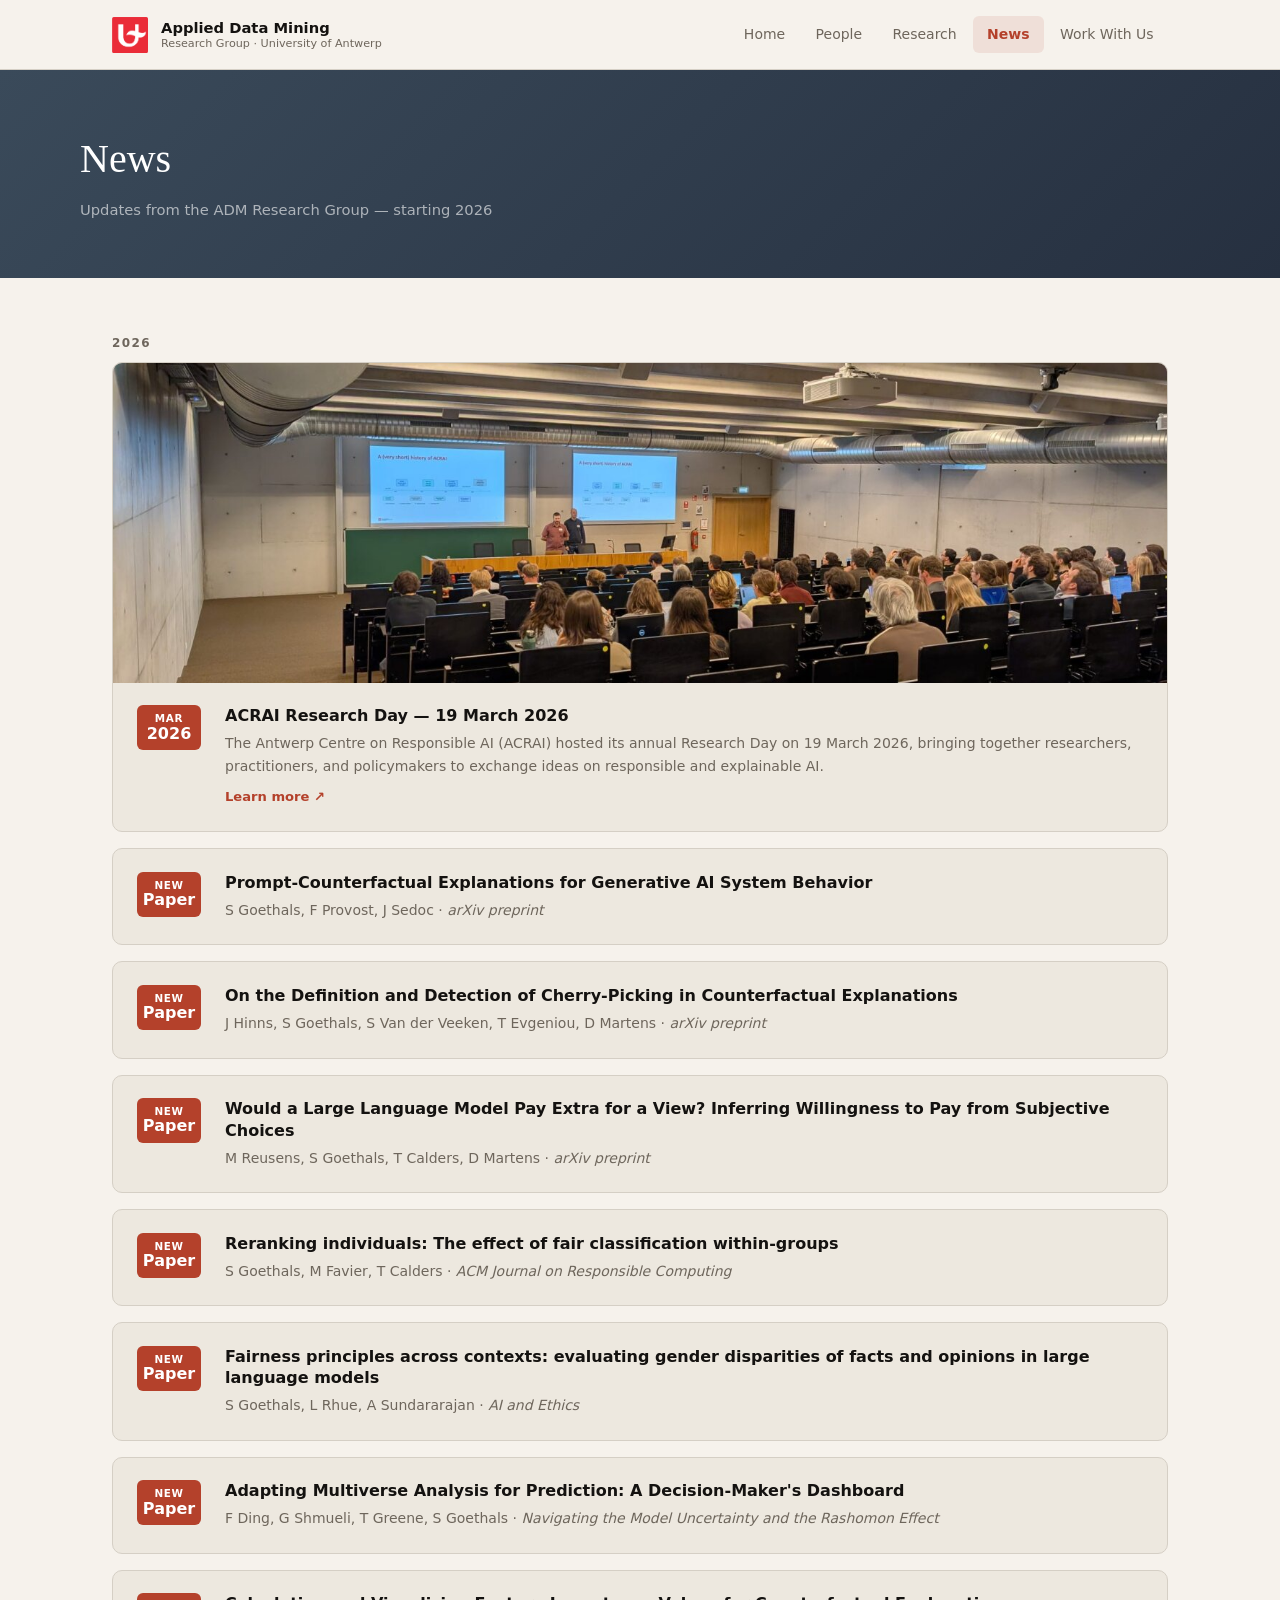
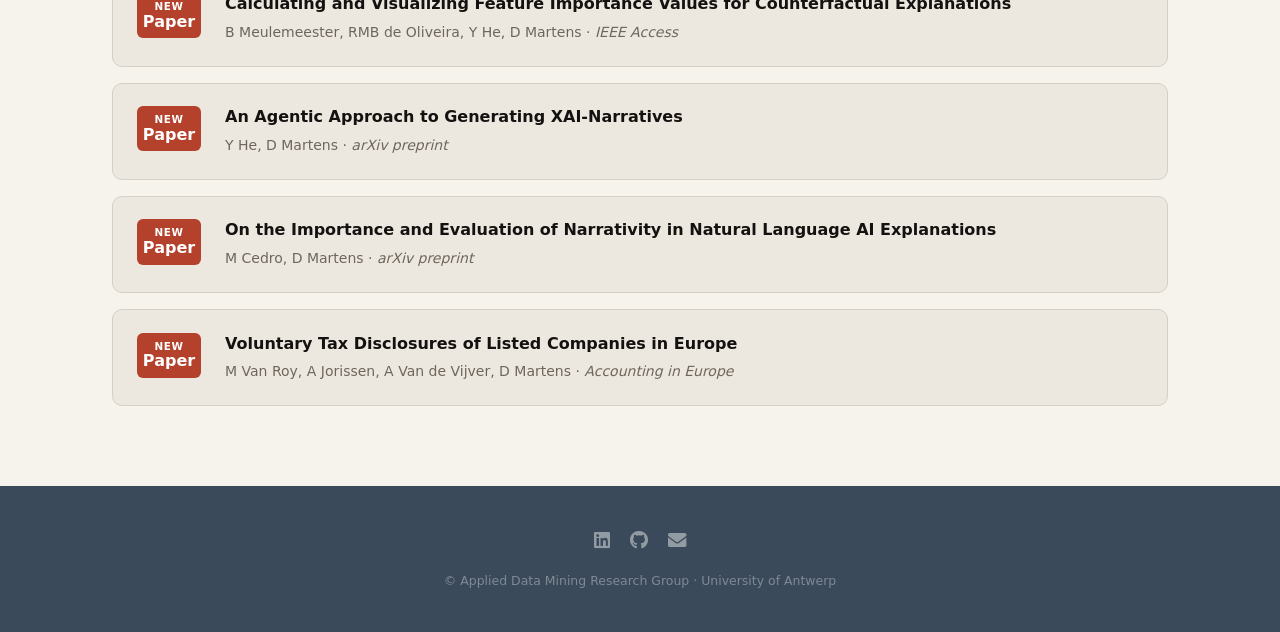
==== news.html @ a753218f "updated news" ====
<!DOCTYPE html>
<html lang="en">
<head>
  <meta charset="UTF-8" />
  <meta name="viewport" content="width=device-width, initial-scale=1.0" />
  <title>News – ADM Research Group</title>
  <link rel="icon" href="images/UA_Logo.png" />
  <link rel="stylesheet" href="assets/css/fontawesome-all.min.css" />
  <link rel="stylesheet" href="assets/css/adm.css" />
</head>
<body>

  <!-- ════════════════════════════ SHARED NAV — active: News ═══ -->
  <header class="site-nav">
    <div class="nav-inner">
      <a class="nav-brand" href="index.html">
        <img class="nav-logo" src="images/UA_Logo.png" alt="UA" />
        <div class="nav-name">
          <strong>Applied Data Mining</strong>
          <span>Research Group · University of Antwerp</span>
        </div>
      </a>
      <nav class="nav-links">
        <a class="nav-link" href="index.html">Home</a>
        <a class="nav-link" href="people.html">People</a>
        <a class="nav-link" href="research.html">Research</a>
        <a class="nav-link active" href="news.html">News</a>
        <a class="nav-link" href="work-with-us.html">Work With Us</a>
      </nav>
    </div>
  </header>

  <div class="page-banner">
    <div class="page-banner-inner">
      <h1>News</h1>
      <p>Updates from the ADM Research Group — starting 2026</p>
    </div>
  </div>

  <main class="page-content">

    <!-- ═══════════════════════════════════════════════════════
         HOW TO ADD A NEWS ITEM
         Events / announcements  →  copy the standard .news-card block.
         Items with a photo      →  copy the .news-card--featured block.
         Publications            →  copy the .news-badge--pub block.
         Update badge-month (3-letter abbr.), badge-year, title, body.
         Newest items go at the TOP.
    ═══════════════════════════════════════════════════════════ -->

    <p class="news-year-label">2026</p>
    <div class="news-list">

      <!-- ── EVENTS ─────────────────────────────────────────────── -->

      <!-- FEATURED — with photo -->
      <article class="news-card news-card--featured">
        <img class="news-card-img"
             src="images/news/ACRAI%20research%20day.jpeg"
             alt="ACRAI Research Day 2026" />
        <div class="news-card-body">
          <div class="news-badge">
            <span class="news-badge-month">Mar</span>
            <span class="news-badge-year">2026</span>
          </div>
          <div>
            <h3 class="news-title">ACRAI Research Day — 19 March 2026</h3>
            <p class="news-body">The Antwerp Centre on Responsible AI (ACRAI) hosted its annual Research Day
               on 19 March 2026, bringing together researchers, practitioners, and policymakers
               to exchange ideas on responsible and explainable AI.</p>
            <a class="news-link"
               href="https://www.uantwerpen.be/en/research-groups/antwerp-center-responsible-ai/research-day/"
               target="_blank" rel="noopener">Learn more ↗</a>
          </div>
        </div>
      </article>

      <!-- ── PUBLICATIONS 2026 ──────────────────────────────────── -->

      <article class="news-card">
        <div class="news-badge news-badge--pub">
          <span class="news-badge-month">New</span>
          <span class="news-badge-year">Paper</span>
        </div>
        <div>
          <h3 class="news-title">Prompt-Counterfactual Explanations for Generative AI System Behavior</h3>
          <p class="news-body">S Goethals, F Provost, J Sedoc · <em>arXiv preprint</em></p>
        </div>
      </article>

      <article class="news-card">
        <div class="news-badge news-badge--pub">
          <span class="news-badge-month">New</span>
          <span class="news-badge-year">Paper</span>
        </div>
        <div>
          <h3 class="news-title">On the Definition and Detection of Cherry-Picking in Counterfactual Explanations</h3>
          <p class="news-body">J Hinns, S Goethals, S Van der Veeken, T Evgeniou, D Martens · <em>arXiv preprint</em></p>
        </div>
      </article>

      <article class="news-card">
        <div class="news-badge news-badge--pub">
          <span class="news-badge-month">New</span>
          <span class="news-badge-year">Paper</span>
        </div>
        <div>
          <h3 class="news-title">Would a Large Language Model Pay Extra for a View? Inferring Willingness to Pay from Subjective Choices</h3>
          <p class="news-body">M Reusens, S Goethals, T Calders, D Martens · <em>arXiv preprint</em></p>
        </div>
      </article>

      <article class="news-card">
        <div class="news-badge news-badge--pub">
          <span class="news-badge-month">New</span>
          <span class="news-badge-year">Paper</span>
        </div>
        <div>
          <h3 class="news-title">Reranking individuals: The effect of fair classification within-groups</h3>
          <p class="news-body">S Goethals, M Favier, T Calders · <em>ACM Journal on Responsible Computing</em></p>
        </div>
      </article>

      <article class="news-card">
        <div class="news-badge news-badge--pub">
          <span class="news-badge-month">New</span>
          <span class="news-badge-year">Paper</span>
        </div>
        <div>
          <h3 class="news-title">Fairness principles across contexts: evaluating gender disparities of facts and opinions in large language models</h3>
          <p class="news-body">S Goethals, L Rhue, A Sundararajan · <em>AI and Ethics</em></p>
        </div>
      </article>

      <article class="news-card">
        <div class="news-badge news-badge--pub">
          <span class="news-badge-month">New</span>
          <span class="news-badge-year">Paper</span>
        </div>
        <div>
          <h3 class="news-title">Adapting Multiverse Analysis for Prediction: A Decision-Maker's Dashboard</h3>
          <p class="news-body">F Ding, G Shmueli, T Greene, S Goethals · <em>Navigating the Model Uncertainty and the Rashomon Effect</em></p>
        </div>
      </article>

      <article class="news-card">
        <div class="news-badge news-badge--pub">
          <span class="news-badge-month">New</span>
          <span class="news-badge-year">Paper</span>
        </div>
        <div>
          <h3 class="news-title">Calculating and Visualizing Feature Importance Values for Counterfactual Explanations</h3>
          <p class="news-body">B Meulemeester, RMB de Oliveira, Y He, D Martens · <em>IEEE Access</em></p>
        </div>
      </article>

      <article class="news-card">
        <div class="news-badge news-badge--pub">
          <span class="news-badge-month">New</span>
          <span class="news-badge-year">Paper</span>
        </div>
        <div>
          <h3 class="news-title">An Agentic Approach to Generating XAI-Narratives</h3>
          <p class="news-body">Y He, D Martens · <em>arXiv preprint</em></p>
        </div>
      </article>

      <article class="news-card">
        <div class="news-badge news-badge--pub">
          <span class="news-badge-month">New</span>
          <span class="news-badge-year">Paper</span>
        </div>
        <div>
          <h3 class="news-title">On the Importance and Evaluation of Narrativity in Natural Language AI Explanations</h3>
          <p class="news-body">M Cedro, D Martens · <em>arXiv preprint</em></p>
        </div>
      </article>

      <article class="news-card">
        <div class="news-badge news-badge--pub">
          <span class="news-badge-month">New</span>
          <span class="news-badge-year">Paper</span>
        </div>
        <div>
          <h3 class="news-title">Voluntary Tax Disclosures of Listed Companies in Europe</h3>
          <p class="news-body">M Van Roy, A Jorissen, A Van de Vijver, D Martens · <em>Accounting in Europe</em></p>
        </div>
      </article>

      <!-- PASTE NEW NEWS ITEMS ABOVE THIS LINE -->

    </div>
  </main>

  <!-- ═══════════════════════════ SHARED FOOTER ════════════════ -->
  <footer class="site-footer">
    <div class="footer-inner">
      <div class="footer-icons">
        <a href="https://www.linkedin.com/school/uantwerpenfbe/" title="LinkedIn"><i class="fab fa-linkedin"></i></a>
        <a href="https://github.com/ADMAntwerp" title="GitHub"><i class="fab fa-github"></i></a>
        <a href="mailto:david.martens@uantwerp.be" title="Email"><i class="fas fa-envelope"></i></a>
      </div>
      <p class="footer-copy">&copy; Applied Data Mining Research Group &middot; University of Antwerp</p>
    </div>
  </footer>

</body>
</html>
---- assets/css/adm.css ----
/* ═══════════════════════════════════════════════════════════════
   ADM Research Group — complete site styles
   Color tokens: colors_and_type.css in project root
═══════════════════════════════════════════════════════════════ */

/* ── Tokens ──────────────────────────────────────────────────── */
:root {
  --bg:          #F6F2EC;
  --surface:     #EDE8DF;
  --border:      #D5CFC5;
  --text:        #141210;
  --meta:        #6E665C;
  --accent:      #B4412B;
  --accent-dim:  rgba(180, 65, 43, 0.10);
  --slate:       #3A4A5A;
  --slate-dark:  #263040;

  --font: -apple-system, BlinkMacSystemFont, 'Segoe UI', system-ui, sans-serif;
  --font-serif: Georgia, 'Times New Roman', serif;

  --nav-h:  70px;
  --max-w:  1120px;
  --gap:    1.75rem;
  --r:      10px;
}

@media (prefers-color-scheme: dark) {
  :root {
    --bg:         #1A1815;
    --surface:    #221F1C;
    --border:     #2E2B27;
    --text:       #F0EBE3;
    --meta:       #8E867A;
    --accent:     #D2604A;
    --accent-dim: rgba(210, 96, 74, 0.12);
    --slate:      #3A4A5A;
    --slate-dark: #263040;
  }
}

/* ── Reset ───────────────────────────────────────────────────── */
*, *::before, *::after { box-sizing: border-box; margin: 0; padding: 0; }
html { scroll-behavior: smooth; }

body {
  font-family: var(--font);
  background: var(--bg);
  color: var(--text);
  line-height: 1.65;
  -webkit-font-smoothing: antialiased;
}

a { color: var(--accent); text-decoration: none; }
a:hover { text-decoration: underline; }
img { max-width: 100%; display: block; }

/* ── Shared layout ───────────────────────────────────────────── */
.wrap {
  max-width: var(--max-w);
  margin: 0 auto;
  padding: 0 2rem;
}

/* ═══════════════════════════════════════════════════════════════
   NAVIGATION
═══════════════════════════════════════════════════════════════ */
.site-nav {
  position: sticky;
  top: 0;
  z-index: 200;
  height: var(--nav-h);
  background: var(--bg);
  border-bottom: 1px solid var(--border);
}

.nav-inner {
  max-width: var(--max-w);
  margin: 0 auto;
  padding: 0 2rem;
  height: 100%;
  display: flex;
  align-items: center;
  justify-content: space-between;
  gap: 1.5rem;
}

.nav-brand {
  display: flex;
  align-items: center;
  gap: 0.8rem;
  text-decoration: none;
  color: var(--text);
  flex-shrink: 0;
}

.nav-brand:hover { text-decoration: none; }

.nav-logo { height: 36px; width: auto; }

.nav-name {
  display: flex;
  flex-direction: column;
  line-height: 1.2;
}

.nav-name strong {
  font-size: 0.92rem;
  font-weight: 700;
  color: var(--text);
}

.nav-name span {
  font-size: 0.70rem;
  color: var(--meta);
}

.nav-links {
  display: flex;
  align-items: center;
  gap: 0.1rem;
}

.nav-link {
  font-size: 0.875rem;
  font-weight: 500;
  color: var(--meta);
  padding: 0.45rem 0.9rem;
  border-radius: 6px;
  transition: color 0.15s, background 0.15s;
  text-decoration: none;
  white-space: nowrap;
}

.nav-link:hover {
  color: var(--text);
  background: var(--surface);
  text-decoration: none;
}

.nav-link.active {
  color: var(--accent);
  font-weight: 600;
  background: var(--accent-dim);
}

/* ═══════════════════════════════════════════════════════════════
   LANDING HERO (index.html only)
═══════════════════════════════════════════════════════════════ */
.landing-hero {
  position: relative;
  height: calc(100vh - var(--nav-h));
  min-height: 480px;
  max-height: 800px;
  background-color: var(--slate);
  background-image: url('../images/group_pics/2024.jpeg');
  background-size: cover;
  background-position: center 30%;
  display: flex;
  align-items: flex-end;
}

.landing-hero-overlay {
  position: absolute;
  inset: 0;
  background: linear-gradient(
    to top,
    rgba(20, 18, 16, 0.88) 0%,
    rgba(20, 18, 16, 0.45) 55%,
    rgba(20, 18, 16, 0.15) 100%
  );
}

.landing-hero-content {
  position: relative;
  z-index: 1;
  padding: 3rem 2rem;
  max-width: var(--max-w);
  margin: 0 auto;
  width: 100%;
}

.landing-hero-content h1 {
  font-family: var(--font-serif);
  font-size: clamp(2rem, 5vw, 3.5rem);
  font-weight: 400;
  color: #fff;
  line-height: 1.15;
  margin-bottom: 0.75rem;
}

.landing-hero-content p {
  font-size: 1.05rem;
  color: rgba(255, 255, 255, 0.72);
  max-width: 560px;
}

.landing-hero-content strong { color: #fff; }

/* ── Landing: About ── */
.about-section {
  padding: 5rem 2rem;
}

.about-inner {
  max-width: var(--max-w);
  margin: 0 auto;
  display: grid;
  grid-template-columns: 1fr 420px;
  gap: 4rem;
  align-items: center;
}

.about-text h2 {
  font-family: var(--font-serif);
  font-size: 1.9rem;
  font-weight: 400;
  color: var(--text);
  margin-bottom: 1.25rem;
  line-height: 1.25;
}

.about-text p {
  color: var(--meta);
  font-size: 0.95rem;
  line-height: 1.8;
  margin-bottom: 1rem;
}

.about-text p:last-child { margin-bottom: 0; }

.about-photo {
  border-radius: var(--r);
  overflow: hidden;
  border: 1px solid var(--border);
  box-shadow: 0 8px 32px rgba(0,0,0,0.1);
}

.about-photo img {
  width: 100%;
  aspect-ratio: 4/3;
  object-fit: cover;
}

/* ── Landing: Feature cards ── */
.features-section {
  background: var(--surface);
  border-top: 1px solid var(--border);
  border-bottom: 1px solid var(--border);
  padding: 4rem 2rem;
}

.features-inner {
  max-width: var(--max-w);
  margin: 0 auto;
}

.features-heading {
  font-size: 0.8rem;
  font-weight: 700;
  text-transform: uppercase;
  letter-spacing: 0.12em;
  color: var(--meta);
  margin-bottom: 2rem;
}

.features-grid {
  display: grid;
  grid-template-columns: repeat(auto-fit, minmax(220px, 1fr));
  gap: var(--gap);
}

.feature-card {
  background: var(--bg);
  border: 1px solid var(--border);
  border-radius: var(--r);
  padding: 1.75rem;
  display: flex;
  flex-direction: column;
  gap: 0.6rem;
  transition: box-shadow 0.2s, transform 0.2s;
  text-decoration: none;
  color: var(--text);
}

.feature-card:hover {
  box-shadow: 0 8px 28px rgba(0,0,0,0.1);
  transform: translateY(-2px);
  text-decoration: none;
  color: var(--text);
}

.feature-icon {
  font-size: 1.4rem;
  color: var(--accent);
  margin-bottom: 0.25rem;
}

.feature-title {
  font-size: 1.05rem;
  font-weight: 700;
}

.feature-desc {
  font-size: 0.85rem;
  color: var(--meta);
  line-height: 1.6;
}

.feature-arrow {
  font-size: 0.85rem;
  color: var(--accent);
  margin-top: auto;
  padding-top: 0.5rem;
  font-weight: 600;
}

/* ═══════════════════════════════════════════════════════════════
   PAGE BANNER (inner pages)
═══════════════════════════════════════════════════════════════ */
.page-banner {
  background: linear-gradient(135deg, var(--slate) 0%, var(--slate-dark) 100%);
  padding: 3.5rem 2rem;
}

.page-banner-inner {
  max-width: var(--max-w);
  margin: 0 auto;
}

.page-banner h1 {
  font-family: var(--font-serif);
  font-size: clamp(1.6rem, 3.5vw, 2.5rem);
  font-weight: 400;
  color: #fff;
  margin-bottom: 0.35rem;
}

.page-banner p {
  font-size: 0.92rem;
  color: rgba(255,255,255,0.6);
}

/* ═══════════════════════════════════════════════════════════════
   SHARED PAGE CONTENT
═══════════════════════════════════════════════════════════════ */
.page-content {
  max-width: var(--max-w);
  margin: 0 auto;
  padding: 3.5rem 2rem 5rem;
}

/* ── Section heading ── */
.sh {
  font-size: 1.15rem;
  font-weight: 700;
  color: var(--text);
  margin-bottom: 1.5rem;
  margin-top: 3.5rem;
  display: flex;
  align-items: center;
  gap: 0.75rem;
}

.sh::after {
  content: '';
  flex: 1;
  height: 1px;
  background: var(--border);
}

.sh:first-child { margin-top: 0; }

/* ═══════════════════════════════════════════════════════════════
   PEOPLE PAGE
═══════════════════════════════════════════════════════════════ */

/* ── PI feature card ── */
.pi-card {
  display: grid;
  grid-template-columns: 200px 1fr;
  gap: 2rem;
  background: var(--surface);
  border: 1px solid var(--border);
  border-radius: var(--r);
  padding: 1.75rem;
  margin-bottom: 2.5rem;
}

.pi-photo {
  width: 100%;
  aspect-ratio: 1;
  object-fit: cover;
  object-position: top;
  border-radius: 8px;
}

.pi-name {
  font-size: 1.3rem;
  font-weight: 700;
  margin-bottom: 0.2rem;
}

.pi-role {
  font-size: 0.82rem;
  color: var(--accent);
  font-weight: 600;
  text-transform: uppercase;
  letter-spacing: 0.06em;
  margin-bottom: 0.85rem;
}

.pi-bio {
  font-size: 0.9rem;
  color: var(--meta);
  line-height: 1.75;
  margin-bottom: 1rem;
}

.pi-links { display: flex; gap: 0.6rem; }

.pi-links a, .member-icons a {
  color: var(--meta);
  font-size: 1.05rem;
  transition: color 0.15s;
  text-decoration: none;
}

.pi-links a:hover, .member-icons a:hover { color: var(--accent); }

/* ── Team grid ── */
.members-grid {
  display: grid;
  grid-template-columns: repeat(auto-fill, minmax(185px, 1fr));
  gap: var(--gap);
}

.member-card {
  background: var(--surface);
  border: 1px solid var(--border);
  border-radius: var(--r);
  overflow: hidden;
  transition: box-shadow 0.2s, transform 0.2s;
}

.member-card:hover {
  box-shadow: 0 8px 28px rgba(0,0,0,0.12);
  transform: translateY(-2px);
}

.member-card img {
  width: 100%;
  aspect-ratio: 1;
  object-fit: cover;
  object-position: top;
}

.member-body { padding: 0.85rem 1rem 1rem; }

.member-name {
  font-size: 0.88rem;
  font-weight: 600;
  line-height: 1.3;
  margin-bottom: 0.2rem;
}

.member-role {
  font-size: 0.74rem;
  color: var(--meta);
  margin-bottom: 0.6rem;
}

.member-icons { display: flex; gap: 0.5rem; }

/* ── Alumni ── */
.alumni-grid {
  display: grid;
  grid-template-columns: repeat(auto-fill, minmax(200px, 1fr));
  list-style: none;
}

.alumni-item {
  padding: 0.55rem 0;
  border-bottom: 1px solid var(--border);
  font-size: 0.875rem;
  color: var(--meta);
}

/* ── Gallery ── */
.gallery-grid {
  display: grid;
  grid-template-columns: repeat(auto-fill, minmax(300px, 1fr));
  gap: var(--gap);
}

.gallery-figure {
  border-radius: var(--r);
  overflow: hidden;
  border: 1px solid var(--border);
  background: var(--surface);
}

.gallery-figure img {
  width: 100%;
  aspect-ratio: 4/3;
  object-fit: cover;
}

.gallery-caption {
  padding: 0.55rem 1rem;
  font-size: 0.8rem;
  font-weight: 600;
  color: var(--meta);
  letter-spacing: 0.03em;
}

/* ═══════════════════════════════════════════════════════════════
   RESEARCH PAGE
═══════════════════════════════════════════════════════════════ */

/* ── Themes ── */
.themes-grid {
  display: grid;
  grid-template-columns: repeat(auto-fill, minmax(270px, 1fr));
  gap: var(--gap);
}

.theme-card {
  background: var(--surface);
  border: 1px solid var(--border);
  border-top: 3px solid var(--accent);
  border-radius: var(--r);
  padding: 1.5rem;
}

.theme-card h3 {
  font-size: 1rem;
  font-weight: 700;
  margin-bottom: 0.6rem;
}

.theme-card p {
  font-size: 0.875rem;
  color: var(--meta);
  line-height: 1.65;
}

/* ── Selected publications ── */
.pub-selected-grid {
  display: grid;
  grid-template-columns: repeat(auto-fill, minmax(320px, 1fr));
  gap: var(--gap);
}

.pub-card {
  background: var(--surface);
  border: 1px solid var(--border);
  border-radius: var(--r);
  padding: 1.4rem;
  display: flex;
  flex-direction: column;
  gap: 0.4rem;
}

.pub-card-year {
  font-size: 0.75rem;
  font-weight: 700;
  text-transform: uppercase;
  letter-spacing: 0.08em;
  color: var(--accent);
}

.pub-card-title {
  font-size: 0.93rem;
  font-weight: 600;
  line-height: 1.4;
  color: var(--text);
}

.pub-card-meta {
  font-size: 0.82rem;
  color: var(--meta);
  line-height: 1.5;
}

.pub-card-link {
  font-size: 0.8rem;
  color: var(--accent);
  margin-top: 0.2rem;
  font-weight: 500;
}

/* ── All publications list ── */
.pub-list { list-style: none; }

.pub-row {
  display: grid;
  grid-template-columns: 52px 1fr;
  gap: 1.25rem;
  padding: 1rem 0;
  border-bottom: 1px solid var(--border);
  align-items: start;
}

.pub-row:first-child { border-top: 1px solid var(--border); }

.pub-row-year {
  font-size: 0.8rem;
  font-weight: 700;
  color: var(--accent);
  padding-top: 3px;
  text-align: right;
}

.pub-row-title {
  font-size: 0.92rem;
  font-weight: 600;
  margin-bottom: 0.2rem;
  line-height: 1.4;
}

.pub-row-meta {
  font-size: 0.82rem;
  color: var(--meta);
}

.pub-row-link {
  display: inline-block;
  font-size: 0.78rem;
  margin-top: 0.25rem;
  color: var(--accent);
}

@media (max-width: 480px) {
  .pub-row { grid-template-columns: 1fr; gap: 0.2rem; }
  .pub-row-year { text-align: left; }
}

/* ═══════════════════════════════════════════════════════════════
   NEWS PAGE
═══════════════════════════════════════════════════════════════ */
.news-list {
  display: flex;
  flex-direction: column;
  gap: 1rem;
}

.news-year-label {
  font-size: 0.75rem;
  font-weight: 700;
  text-transform: uppercase;
  letter-spacing: 0.12em;
  color: var(--meta);
  margin: 2.25rem 0 0.5rem;
}

.news-year-label:first-child { margin-top: 0; }

/* Standard compact card */
.news-card {
  display: grid;
  grid-template-columns: 64px 1fr;
  gap: 1.5rem;
  background: var(--surface);
  border: 1px solid var(--border);
  border-radius: var(--r);
  padding: 1.4rem 1.5rem;
  align-items: start;
}

/* Featured card — with a photo at the top */
.news-card--featured {
  display: block;
  padding: 0;
  overflow: hidden;
}

.news-card--featured .news-card-img {
  width: 100%;
  max-height: 320px;
  object-fit: cover;
  display: block;
}

.news-card--featured .news-card-body {
  display: grid;
  grid-template-columns: 64px 1fr;
  gap: 1.5rem;
  padding: 1.4rem 1.5rem;
  align-items: start;
}

/* Publication badge variant */
.news-badge--pub {
  background: var(--slate);
}

.news-badge {
  background: var(--accent);
  color: #fff;
  border-radius: 6px;
  padding: 0.5rem 0.4rem;
  display: flex;
  flex-direction: column;
  align-items: center;
  line-height: 1.1;
  text-align: center;
  flex-shrink: 0;
}

.news-badge-month {
  font-size: 0.65rem;
  font-weight: 700;
  text-transform: uppercase;
  letter-spacing: 0.06em;
}

.news-badge-year {
  font-size: 1rem;
  font-weight: 700;
}

.news-title {
  font-size: 1rem;
  font-weight: 700;
  margin-bottom: 0.35rem;
  line-height: 1.35;
}

.news-body {
  font-size: 0.875rem;
  color: var(--meta);
  line-height: 1.65;
}

.news-link {
  display: inline-block;
  font-size: 0.82rem;
  font-weight: 600;
  color: var(--accent);
  margin-top: 0.45rem;
}

@media (max-width: 500px) {
  .news-card,
  .news-card--featured .news-card-body { grid-template-columns: 1fr; }
  .news-badge { flex-direction: row; gap: 0.4rem; width: fit-content; border-radius: 4px; padding: 0.3rem 0.6rem; }
}

/* ═══════════════════════════════════════════════════════════════
   WORK WITH US PAGE
═══════════════════════════════════════════════════════════════ */
.contact-card {
  background: var(--surface);
  border: 1px solid var(--border);
  border-radius: var(--r);
  padding: 2rem;
  margin-bottom: 2rem;
  display: grid;
  grid-template-columns: auto 1fr;
  gap: 1.5rem;
  align-items: start;
}

.contact-icon {
  width: 52px;
  height: 52px;
  background: var(--accent-dim);
  border-radius: 50%;
  display: flex;
  align-items: center;
  justify-content: center;
  font-size: 1.2rem;
  color: var(--accent);
  flex-shrink: 0;
}

.contact-card h3 {
  font-size: 1rem;
  font-weight: 700;
  margin-bottom: 0.25rem;
}

.contact-card p {
  font-size: 0.9rem;
  color: var(--meta);
  line-height: 1.65;
}

.contact-card a {
  font-weight: 600;
}

.position-card {
  background: var(--surface);
  border: 1px solid var(--border);
  border-left: 4px solid var(--accent);
  border-radius: var(--r);
  padding: 1.5rem;
  margin-bottom: 1rem;
}

.position-card h3 {
  font-size: 1rem;
  font-weight: 700;
  margin-bottom: 0.4rem;
}

.position-card p {
  font-size: 0.88rem;
  color: var(--meta);
  line-height: 1.65;
}

.position-tag {
  display: inline-block;
  font-size: 0.72rem;
  font-weight: 700;
  text-transform: uppercase;
  letter-spacing: 0.07em;
  color: var(--accent);
  background: var(--accent-dim);
  border-radius: 4px;
  padding: 0.2rem 0.55rem;
  margin-bottom: 0.55rem;
}

/* ═══════════════════════════════════════════════════════════════
   FOOTER
═══════════════════════════════════════════════════════════════ */
.site-footer {
  background: var(--slate);
  padding: 2.5rem 2rem;
}

.footer-inner {
  max-width: var(--max-w);
  margin: 0 auto;
  display: flex;
  flex-direction: column;
  align-items: center;
  gap: 0.9rem;
}

.footer-icons {
  display: flex;
  gap: 1.25rem;
  font-size: 1.15rem;
}

.footer-icons a {
  color: rgba(255,255,255,0.45);
  transition: color 0.15s;
  text-decoration: none;
}

.footer-icons a:hover { color: #fff; }

.footer-copy {
  font-size: 0.78rem;
  color: rgba(255,255,255,0.35);
  text-align: center;
}

/* ═══════════════════════════════════════════════════════════════
   RESPONSIVE
═══════════════════════════════════════════════════════════════ */
@media (max-width: 860px) {
  .about-inner { grid-template-columns: 1fr; }
  .about-photo { max-width: 480px; }
}

@media (max-width: 640px) {
  .nav-name span { display: none; }
  .wrap, .page-content, .about-section,
  .features-section, .page-banner { padding-left: 1.25rem; padding-right: 1.25rem; }
  .nav-inner { padding: 0 1.25rem; }
  .landing-hero-content { padding: 2rem 1.25rem; }
  .pi-card { grid-template-columns: 1fr; }
  .pi-photo { max-width: 160px; }
}

@media (max-width: 440px) {
  .nav-name strong { font-size: 0.82rem; }
  .nav-link { padding: 0.4rem 0.6rem; font-size: 0.8rem; }
}
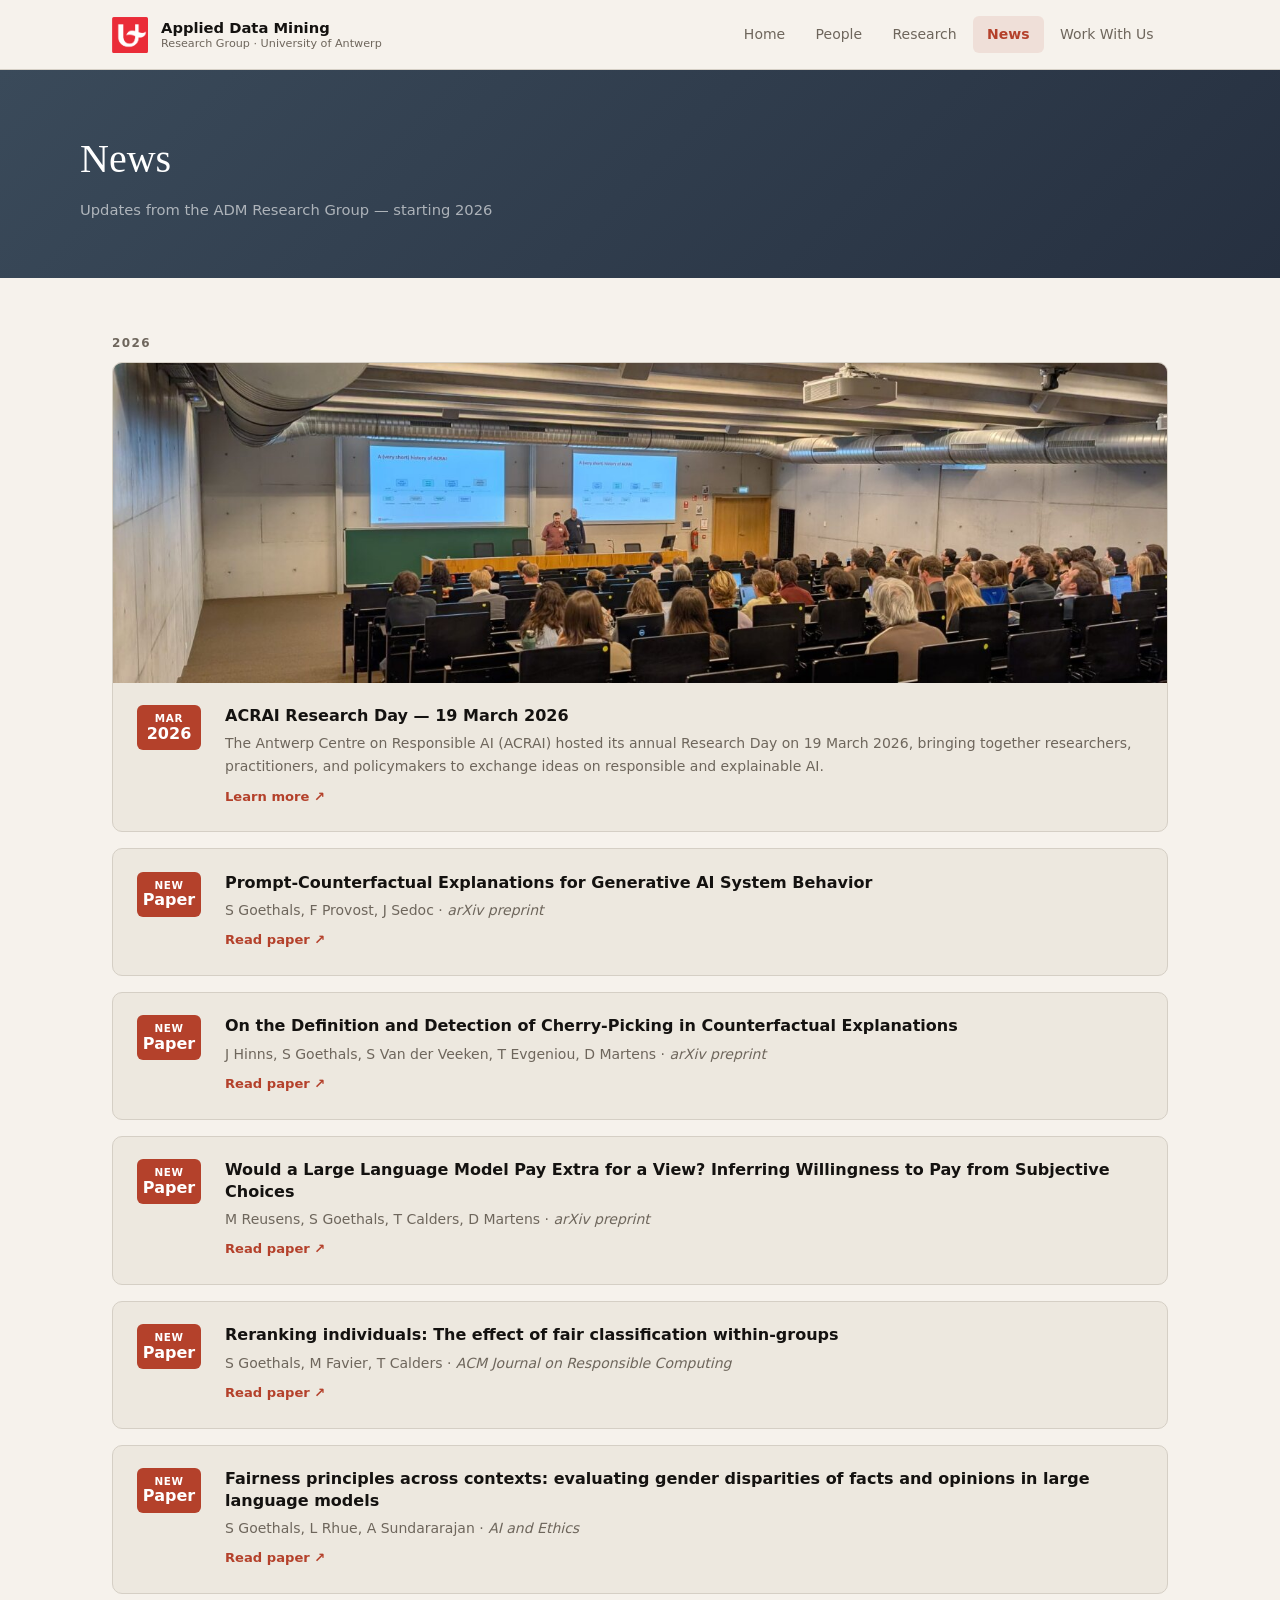
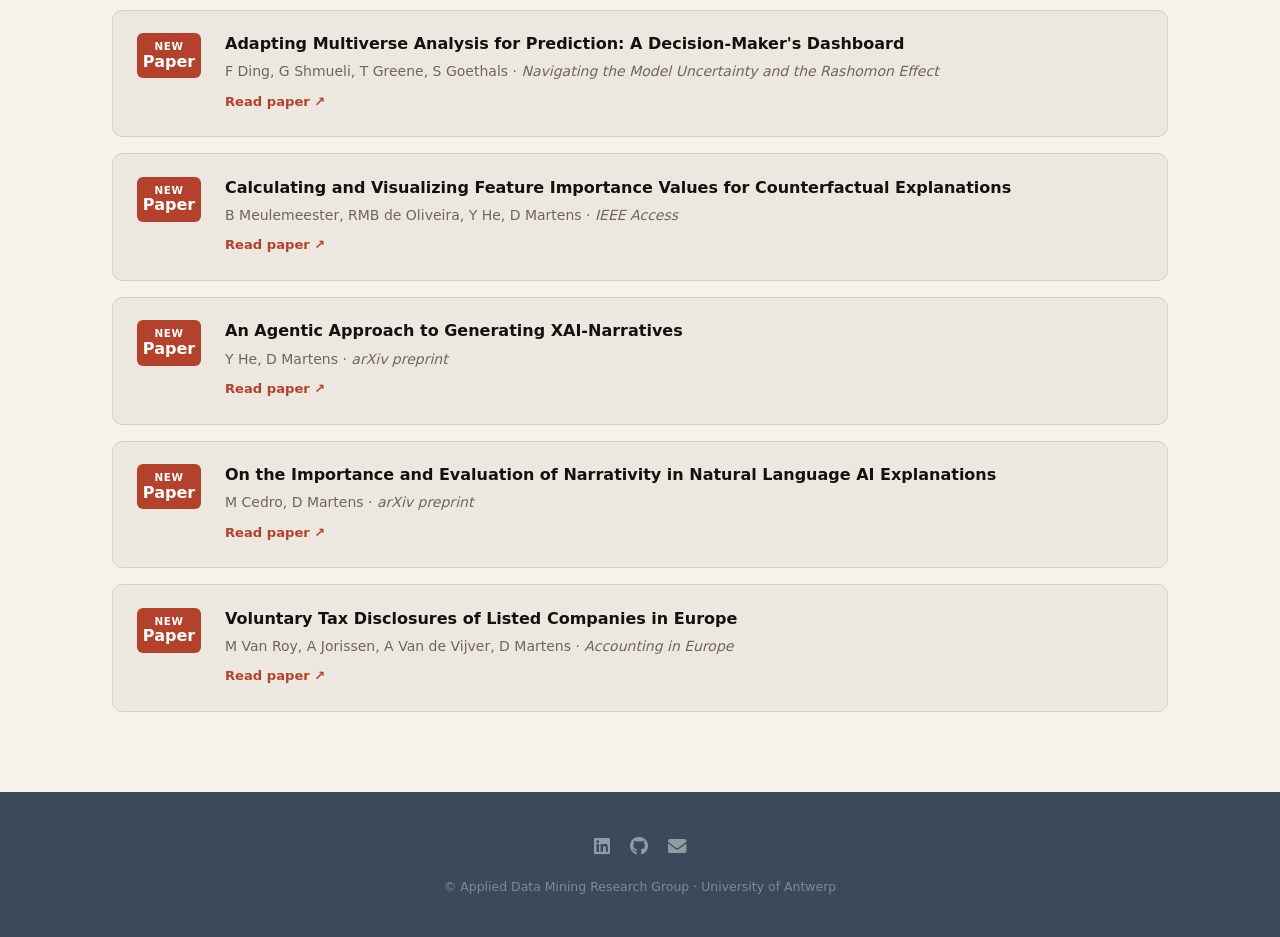
==== commit 425559f5: "updated research" ====
--- a/news.html
+++ b/news.html
@@ -85,6 +85,7 @@
         <div>
           <h3 class="news-title">Prompt-Counterfactual Explanations for Generative AI System Behavior</h3>
           <p class="news-body">S Goethals, F Provost, J Sedoc · <em>arXiv preprint</em></p>
+          <a class="news-link" href="https://arxiv.org/abs/2601.03156" target="_blank" rel="noopener">Read paper ↗</a>
         </div>
       </article>
 
@@ -96,6 +97,7 @@
         <div>
           <h3 class="news-title">On the Definition and Detection of Cherry-Picking in Counterfactual Explanations</h3>
           <p class="news-body">J Hinns, S Goethals, S Van der Veeken, T Evgeniou, D Martens · <em>arXiv preprint</em></p>
+          <a class="news-link" href="https://arxiv.org/abs/2601.04977" target="_blank" rel="noopener">Read paper ↗</a>
         </div>
       </article>
 
@@ -107,6 +109,7 @@
         <div>
           <h3 class="news-title">Would a Large Language Model Pay Extra for a View? Inferring Willingness to Pay from Subjective Choices</h3>
           <p class="news-body">M Reusens, S Goethals, T Calders, D Martens · <em>arXiv preprint</em></p>
+          <a class="news-link" href="https://arxiv.org/abs/2602.09802" target="_blank" rel="noopener">Read paper ↗</a>
         </div>
       </article>
 
@@ -118,6 +121,7 @@
         <div>
           <h3 class="news-title">Reranking individuals: The effect of fair classification within-groups</h3>
           <p class="news-body">S Goethals, M Favier, T Calders · <em>ACM Journal on Responsible Computing</em></p>
+          <a class="news-link" href="https://arxiv.org/abs/2401.13391" target="_blank" rel="noopener">Read paper ↗</a>
         </div>
       </article>
 
@@ -129,6 +133,7 @@
         <div>
           <h3 class="news-title">Fairness principles across contexts: evaluating gender disparities of facts and opinions in large language models</h3>
           <p class="news-body">S Goethals, L Rhue, A Sundararajan · <em>AI and Ethics</em></p>
+          <a class="news-link" href="https://link.springer.com/article/10.1007/s43681-025-00876-5" target="_blank" rel="noopener">Read paper ↗</a>
         </div>
       </article>
 
@@ -140,6 +145,7 @@
         <div>
           <h3 class="news-title">Adapting Multiverse Analysis for Prediction: A Decision-Maker's Dashboard</h3>
           <p class="news-body">F Ding, G Shmueli, T Greene, S Goethals · <em>Navigating the Model Uncertainty and the Rashomon Effect</em></p>
+          <a class="news-link" href="https://openreview.net/pdf?id=fzt5SvBx1E" target="_blank" rel="noopener">Read paper ↗</a>
         </div>
       </article>
 
@@ -151,6 +157,7 @@
         <div>
           <h3 class="news-title">Calculating and Visualizing Feature Importance Values for Counterfactual Explanations</h3>
           <p class="news-body">B Meulemeester, RMB de Oliveira, Y He, D Martens · <em>IEEE Access</em></p>
+          <a class="news-link" href="https://arxiv.org/abs/2306.06506" target="_blank" rel="noopener">Read paper ↗</a>
         </div>
       </article>
 
@@ -162,6 +169,7 @@
         <div>
           <h3 class="news-title">An Agentic Approach to Generating XAI-Narratives</h3>
           <p class="news-body">Y He, D Martens · <em>arXiv preprint</em></p>
+          <a class="news-link" href="https://arxiv.org/abs/2603.20003" target="_blank" rel="noopener">Read paper ↗</a>
         </div>
       </article>
 
@@ -173,6 +181,7 @@
         <div>
           <h3 class="news-title">On the Importance and Evaluation of Narrativity in Natural Language AI Explanations</h3>
           <p class="news-body">M Cedro, D Martens · <em>arXiv preprint</em></p>
+          <a class="news-link" href="https://arxiv.org/abs/2604.18311" target="_blank" rel="noopener">Read paper ↗</a>
         </div>
       </article>
 
@@ -184,6 +193,7 @@
         <div>
           <h3 class="news-title">Voluntary Tax Disclosures of Listed Companies in Europe</h3>
           <p class="news-body">M Van Roy, A Jorissen, A Van de Vijver, D Martens · <em>Accounting in Europe</em></p>
+          <a class="news-link" href="https://www.tandfonline.com/doi/full/10.1080/17449480.2026.2630670" target="_blank" rel="noopener">Read paper ↗</a>
         </div>
       </article>
 
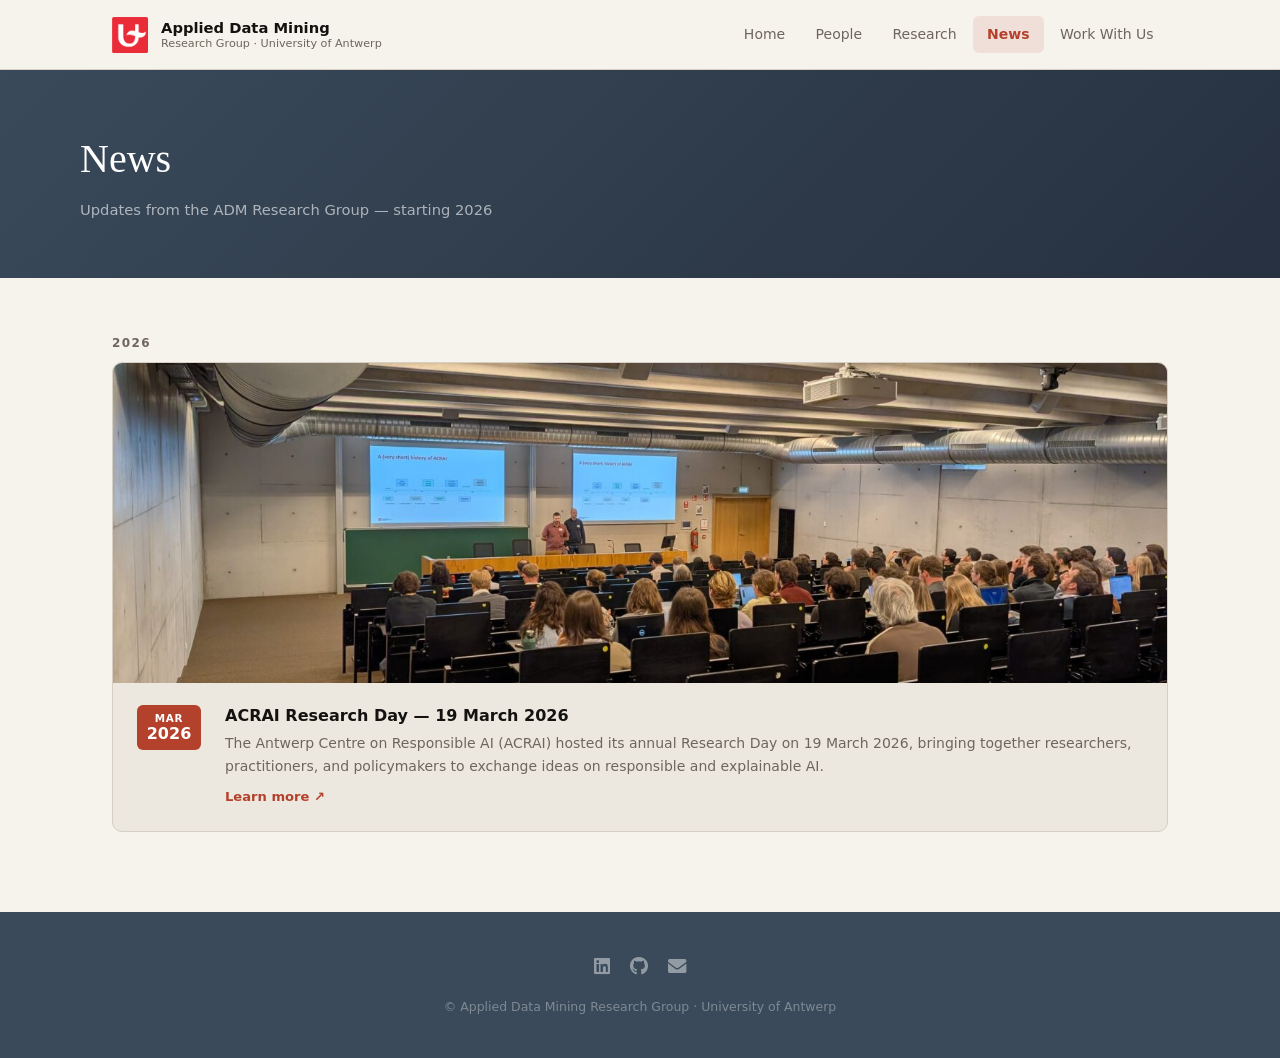
==== commit 60f1e0a7: "update" ====
--- a/news.html
+++ b/news.html
@@ -75,7 +75,7 @@
         </div>
       </article>
 
-      <!-- ── PUBLICATIONS 2026 ──────────────────────────────────── -->
+      <!-- ── PUBLICATIONS 2026 ──────────────────────────────────── 
 
       <article class="news-card">
         <div class="news-badge news-badge--pub">
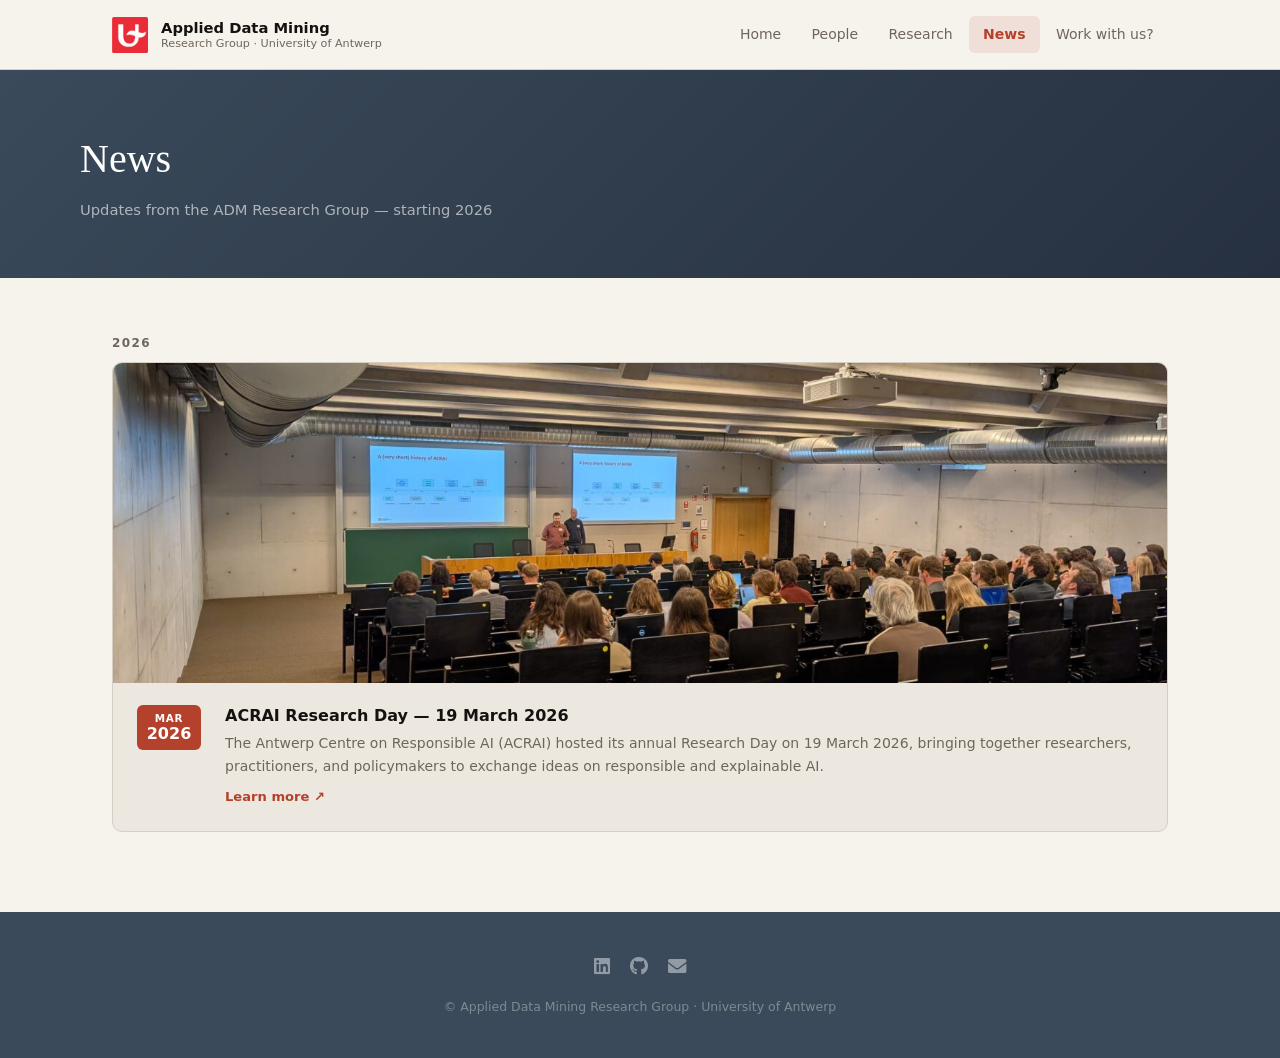
==== commit 7e1ef2f2: "update header" ====
--- a/news.html
+++ b/news.html
@@ -25,7 +25,7 @@
         <a class="nav-link" href="people.html">People</a>
         <a class="nav-link" href="research.html">Research</a>
         <a class="nav-link active" href="news.html">News</a>
-        <a class="nav-link" href="work-with-us.html">Work With Us</a>
+        <a class="nav-link" href="work-with-us.html">Work with us?</a>
       </nav>
     </div>
   </header>
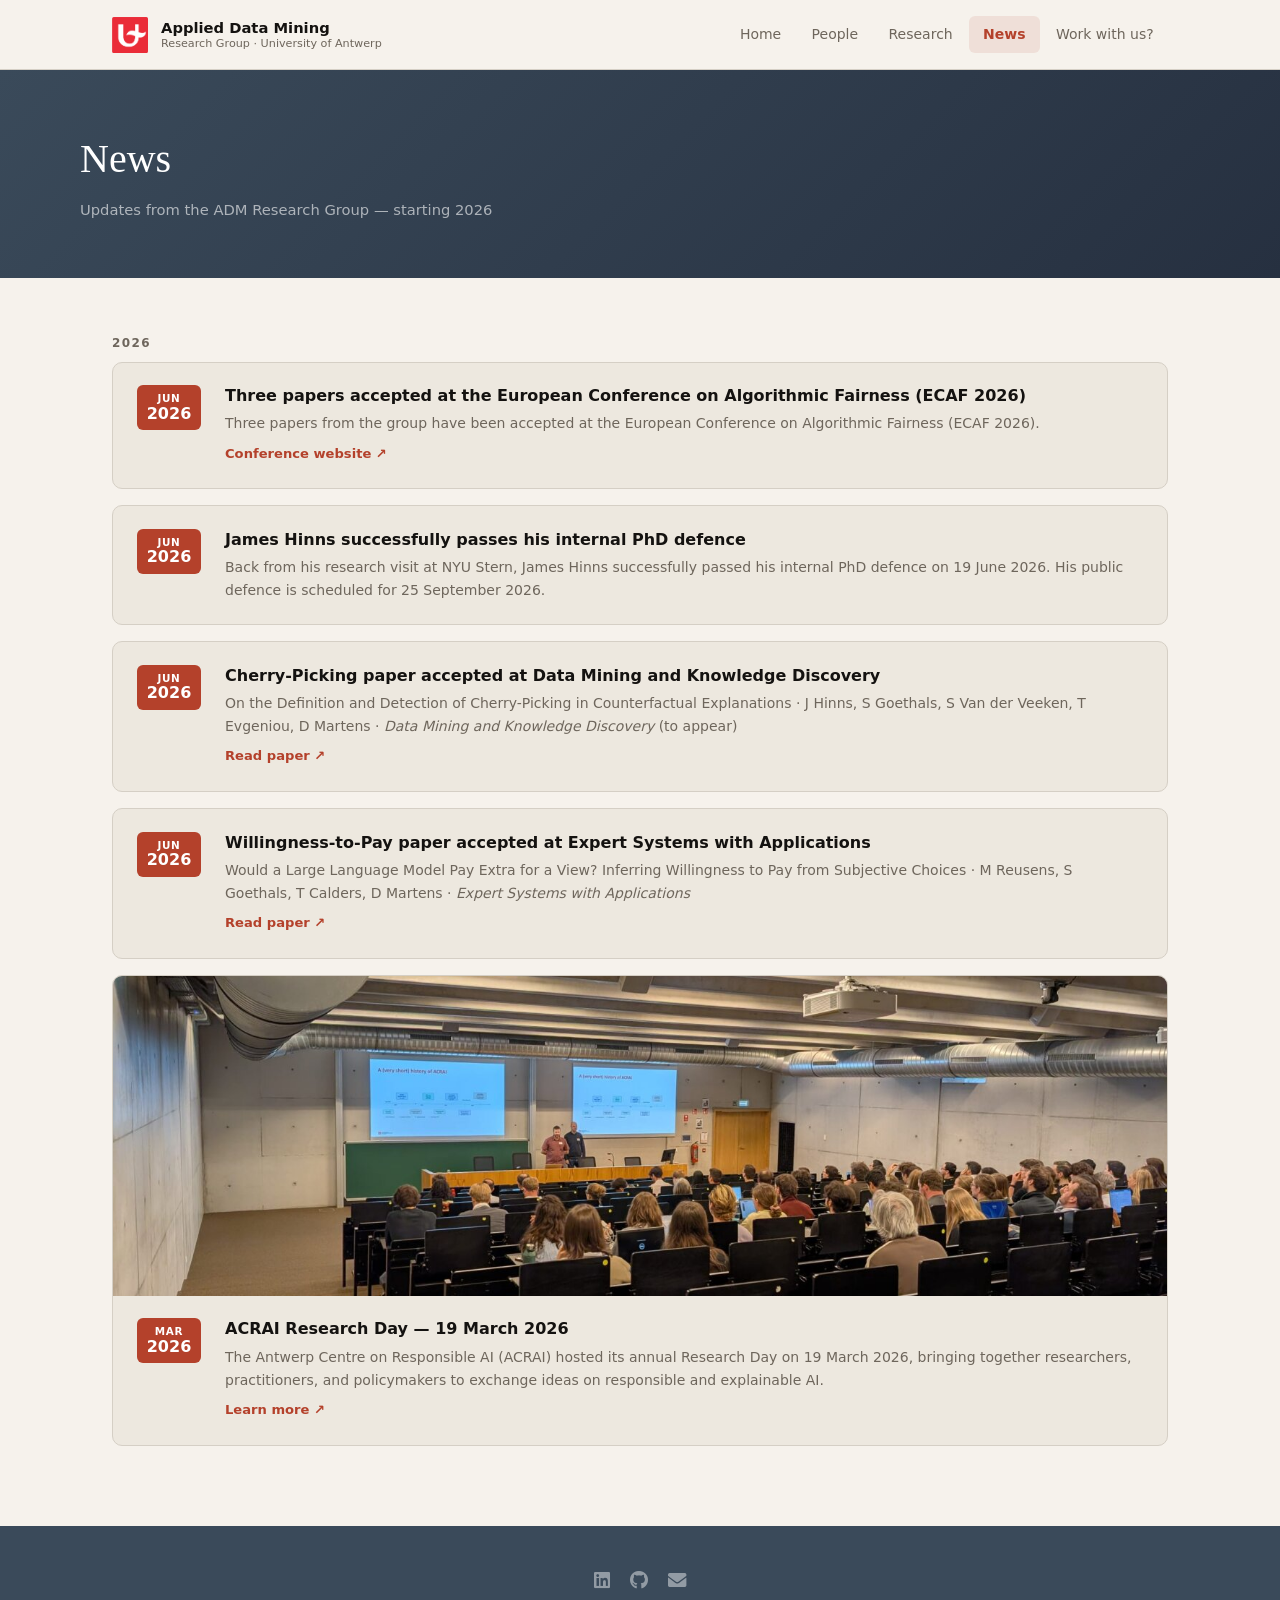
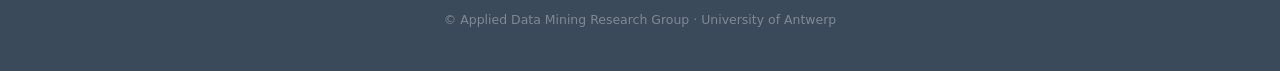
==== commit 15d80eaa: "added news" ====
--- a/news.html
+++ b/news.html
@@ -52,6 +52,53 @@
     <div class="news-list">
 
       <!-- ── EVENTS ─────────────────────────────────────────────── -->
+
+      <article class="news-card">
+        <div class="news-badge">
+          <span class="news-badge-month">Jun</span>
+          <span class="news-badge-year">2026</span>
+        </div>
+        <div>
+          <h3 class="news-title">Three papers accepted at the European Conference on Algorithmic Fairness (ECAF 2026)</h3>
+          <p class="news-body">Three papers from the group have been accepted at the European Conference on Algorithmic Fairness (ECAF 2026).</p>
+          <a class="news-link" href="https://2026.ecafconference.org/" target="_blank" rel="noopener">Conference website ↗</a>
+        </div>
+      </article>
+
+      <article class="news-card">
+        <div class="news-badge">
+          <span class="news-badge-month">Jun</span>
+          <span class="news-badge-year">2026</span>
+        </div>
+        <div>
+          <h3 class="news-title">James Hinns successfully passes his internal PhD defence</h3>
+          <p class="news-body">Back from his research visit at NYU Stern, James Hinns successfully passed his internal PhD defence on 19 June 2026. His public defence is scheduled for 25 September 2026.</p>
+        </div>
+      </article>
+
+      <article class="news-card">
+        <div class="news-badge news-badge--pub">
+          <span class="news-badge-month">Jun</span>
+          <span class="news-badge-year">2026</span>
+        </div>
+        <div>
+          <h3 class="news-title">Cherry-Picking paper accepted at Data Mining and Knowledge Discovery</h3>
+          <p class="news-body">On the Definition and Detection of Cherry-Picking in Counterfactual Explanations · J Hinns, S Goethals, S Van der Veeken, T Evgeniou, D Martens · <em>Data Mining and Knowledge Discovery</em> (to appear)</p>
+          <a class="news-link" href="https://arxiv.org/abs/2601.04977" target="_blank" rel="noopener">Read paper ↗</a>
+        </div>
+      </article>
+
+      <article class="news-card">
+        <div class="news-badge news-badge--pub">
+          <span class="news-badge-month">Jun</span>
+          <span class="news-badge-year">2026</span>
+        </div>
+        <div>
+          <h3 class="news-title">Willingness-to-Pay paper accepted at Expert Systems with Applications</h3>
+          <p class="news-body">Would a Large Language Model Pay Extra for a View? Inferring Willingness to Pay from Subjective Choices · M Reusens, S Goethals, T Calders, D Martens · <em>Expert Systems with Applications</em></p>
+          <a class="news-link" href="https://arxiv.org/abs/2602.09802" target="_blank" rel="noopener">Read paper ↗</a>
+        </div>
+      </article>
 
       <!-- FEATURED — with photo -->
       <article class="news-card news-card--featured">
--- a/assets/css/adm.css
+++ b/assets/css/adm.css
@@ -544,6 +544,88 @@
   line-height: 1.65;
 }
 
+.themes-showcase {
+  position: relative;
+  margin-top: 1.5rem;
+  padding: 2rem;
+  border: 1px solid var(--border);
+  border-radius: calc(var(--r) + 8px);
+  background:
+    radial-gradient(circle at top left, rgba(180, 65, 43, 0.12), transparent 34%),
+    linear-gradient(135deg, rgba(58, 74, 90, 0.08), transparent 55%),
+    var(--surface);
+  overflow: hidden;
+}
+
+.themes-showcase::after {
+  content: '';
+  position: absolute;
+  inset: auto -3rem -4rem auto;
+  width: 11rem;
+  height: 11rem;
+  border-radius: 50%;
+  background: rgba(58, 74, 90, 0.08);
+  filter: blur(4px);
+}
+
+.themes-intro {
+  position: relative;
+  z-index: 1;
+  max-width: 52rem;
+  margin-bottom: 1.5rem;
+  color: var(--meta);
+  font-size: 0.98rem;
+  line-height: 1.8;
+}
+
+.themes-grid-featured {
+  position: relative;
+  z-index: 1;
+  grid-template-columns: repeat(auto-fit, minmax(240px, 1fr));
+}
+
+.theme-card-featured {
+  min-height: 100%;
+  padding: 1.6rem;
+  border-top: none;
+  box-shadow: 0 14px 34px rgba(38, 48, 64, 0.08);
+  transition: transform 0.18s ease, box-shadow 0.18s ease, border-color 0.18s ease;
+}
+
+.theme-card-featured:hover {
+  transform: translateY(-4px);
+  box-shadow: 0 20px 40px rgba(38, 48, 64, 0.12);
+  border-color: rgba(180, 65, 43, 0.35);
+}
+
+.theme-kicker {
+  display: inline-flex;
+  align-items: center;
+  gap: 0.35rem;
+  margin-bottom: 0.8rem;
+  padding: 0.28rem 0.65rem;
+  border-radius: 999px;
+  background: var(--accent-dim);
+  color: var(--accent);
+  font-size: 0.72rem;
+  font-weight: 700;
+  letter-spacing: 0.08em;
+  text-transform: uppercase;
+}
+
+.theme-card-featured h3 {
+  font-family: var(--font-serif);
+  font-size: 1.35rem;
+  font-weight: 500;
+  line-height: 1.2;
+  margin-bottom: 0.75rem;
+}
+
+.theme-card-featured p {
+  font-size: 0.92rem;
+  line-height: 1.75;
+}
+
 /* ── Selected publications ── */
 .pub-selected-grid {
   display: grid;
@@ -877,6 +959,7 @@
   .landing-hero-content { padding: 2rem 1.25rem; }
   .pi-card { grid-template-columns: 1fr; }
   .pi-photo { max-width: 160px; }
+  .themes-showcase { padding: 1.4rem; }
 }
 
 @media (max-width: 440px) {
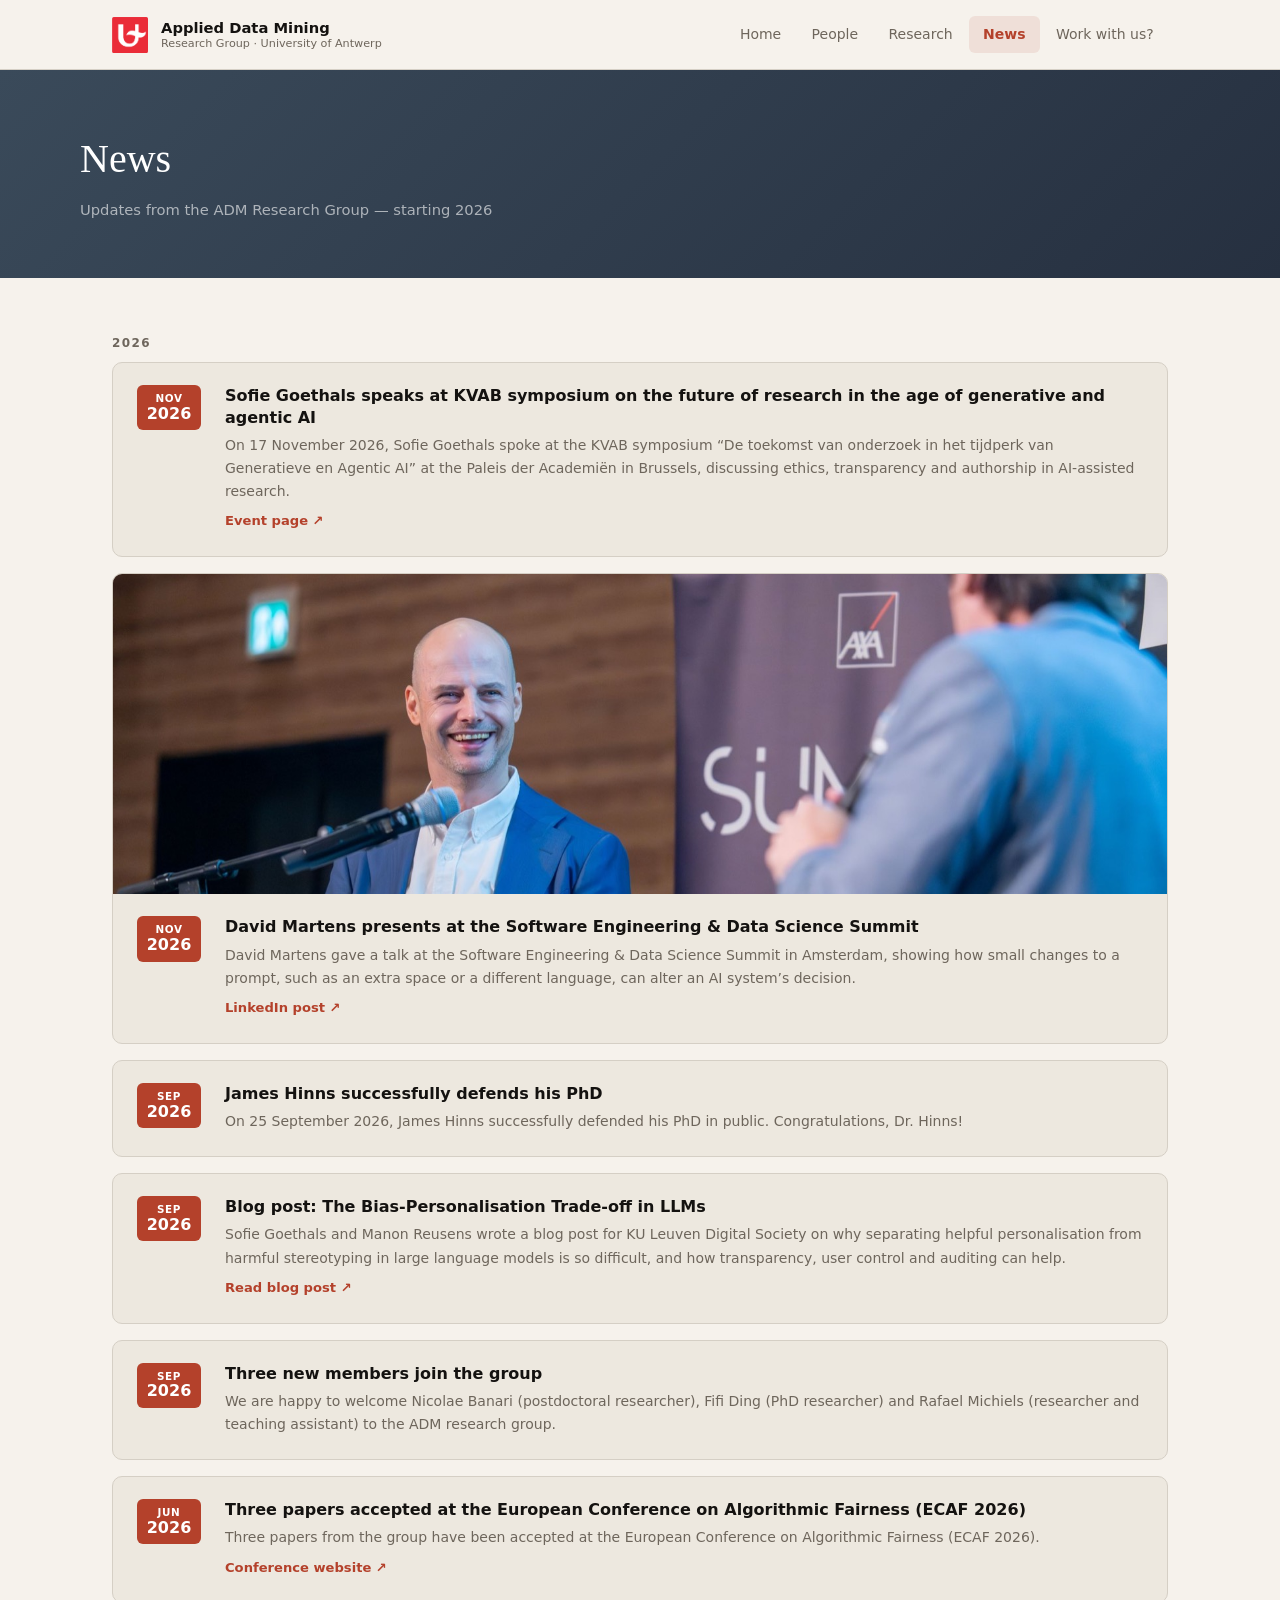
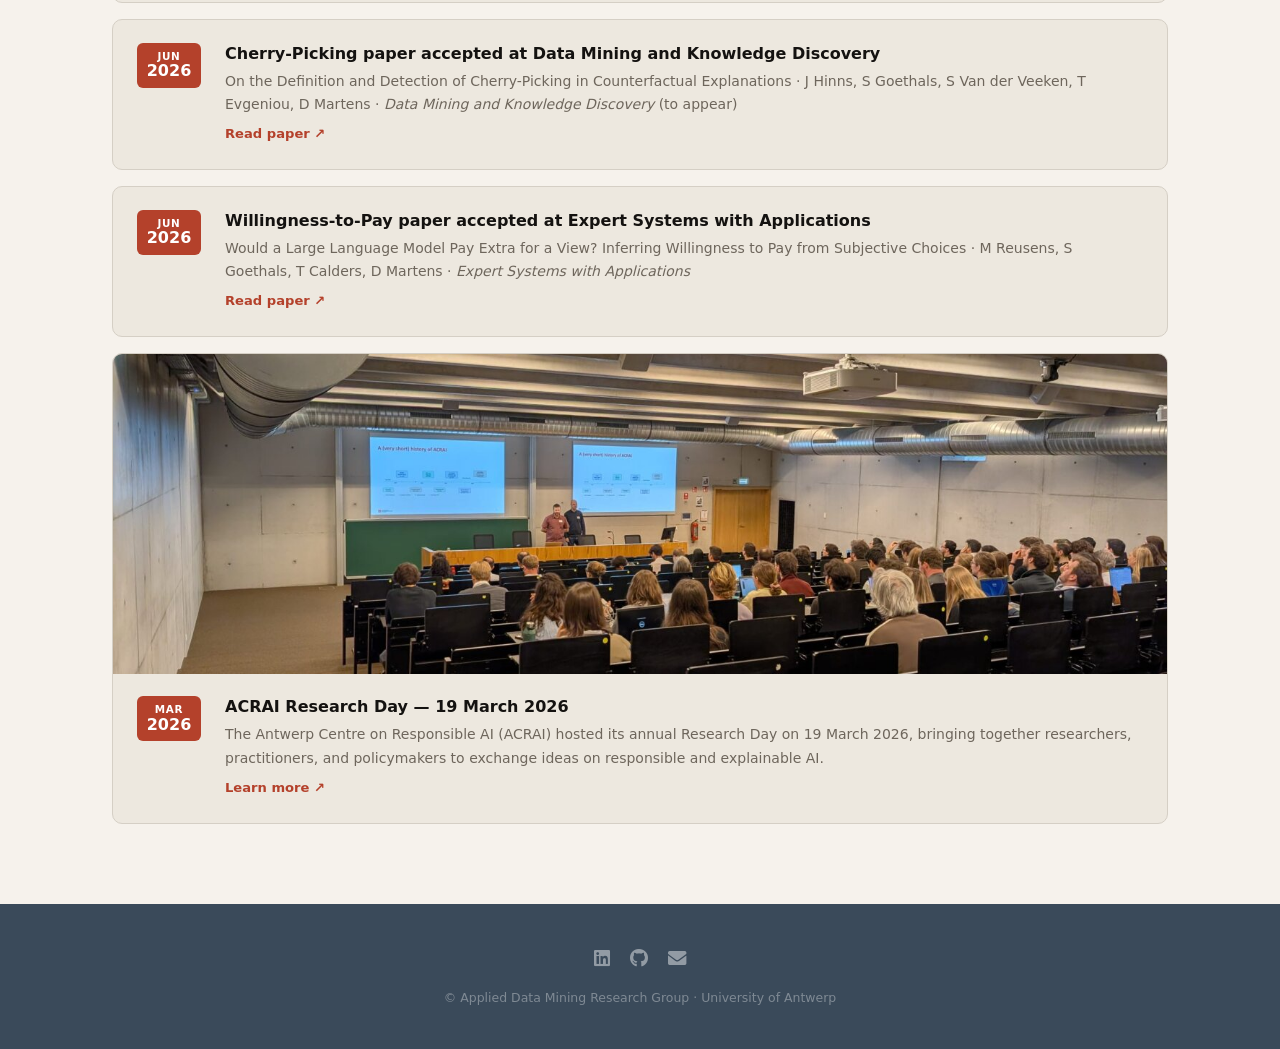
==== commit a65c3ec1: "update" ====
--- a/news.html
+++ b/news.html
@@ -55,6 +55,70 @@
 
       <article class="news-card">
         <div class="news-badge">
+          <span class="news-badge-month">Nov</span>
+          <span class="news-badge-year">2026</span>
+        </div>
+        <div>
+          <h3 class="news-title">Sofie Goethals speaks at KVAB symposium on the future of research in the age of generative and agentic AI</h3>
+          <p class="news-body">On 17 November 2026, Sofie Goethals spoke at the KVAB symposium &ldquo;De toekomst van onderzoek in het tijdperk van Generatieve en Agentic AI&rdquo; at the Paleis der Academiën in Brussels, discussing ethics, transparency and authorship in AI-assisted research.</p>
+          <a class="news-link" href="https://kvab.be/nl/activiteiten/de-toekomst-van-onderzoek-het-tijdperk-van-generatieve-en-agentic-ai" target="_blank" rel="noopener">Event page ↗</a>
+        </div>
+      </article>
+
+      <!-- FEATURED — with photo -->
+      <article class="news-card news-card--featured">
+        <img class="news-card-img"
+             src="images/news/AXA%20summit.jpg" style="object-position: center 30%;"
+             alt="David Martens presenting at the AXA Software Engineering &amp; Data Science Summit" />
+        <div class="news-card-body">
+          <div class="news-badge">
+            <span class="news-badge-month">Nov</span>
+            <span class="news-badge-year">2026</span>
+          </div>
+          <div>
+            <h3 class="news-title">David Martens presents at the Software Engineering &amp; Data Science Summit</h3>
+            <p class="news-body">David Martens gave a talk at the Software Engineering &amp; Data Science Summit in Amsterdam, showing how small changes to a prompt, such as an extra space or a different language, can alter an AI system&rsquo;s decision.</p>
+            <a class="news-link" href="https://lnkd.in/p/eSr7jShF" target="_blank" rel="noopener">LinkedIn post ↗</a>
+          </div>
+        </div>
+      </article>
+
+      <article class="news-card">
+        <div class="news-badge">
+          <span class="news-badge-month">Sep</span>
+          <span class="news-badge-year">2026</span>
+        </div>
+        <div>
+          <h3 class="news-title">James Hinns successfully defends his PhD</h3>
+          <p class="news-body">On 25 September 2026, James Hinns successfully defended his PhD in public. Congratulations, Dr. Hinns!</p>
+        </div>
+      </article>
+
+      <article class="news-card">
+        <div class="news-badge">
+          <span class="news-badge-month">Sep</span>
+          <span class="news-badge-year">2026</span>
+        </div>
+        <div>
+          <h3 class="news-title">Blog post: The Bias-Personalisation Trade-off in LLMs</h3>
+          <p class="news-body">Sofie Goethals and Manon Reusens wrote a blog post for KU Leuven Digital Society on why separating helpful personalisation from harmful stereotyping in large language models is so difficult, and how transparency, user control and auditing can help.</p>
+          <a class="news-link" href="https://www.kuleuven.be/digisoc/blog-2/Blogposts/the-bias-personalisation-trade-off-in-llms" target="_blank" rel="noopener">Read blog post ↗</a>
+        </div>
+      </article>
+
+      <article class="news-card">
+        <div class="news-badge">
+          <span class="news-badge-month">Sep</span>
+          <span class="news-badge-year">2026</span>
+        </div>
+        <div>
+          <h3 class="news-title">Three new members join the group</h3>
+          <p class="news-body">We are happy to welcome Nicolae Banari (postdoctoral researcher), Fifi Ding (PhD researcher) and Rafael Michiels (researcher and teaching assistant) to the ADM research group.</p>
+        </div>
+      </article>
+
+      <article class="news-card">
+        <div class="news-badge">
           <span class="news-badge-month">Jun</span>
           <span class="news-badge-year">2026</span>
         </div>
@@ -62,17 +126,6 @@
           <h3 class="news-title">Three papers accepted at the European Conference on Algorithmic Fairness (ECAF 2026)</h3>
           <p class="news-body">Three papers from the group have been accepted at the European Conference on Algorithmic Fairness (ECAF 2026).</p>
           <a class="news-link" href="https://2026.ecafconference.org/" target="_blank" rel="noopener">Conference website ↗</a>
-        </div>
-      </article>
-
-      <article class="news-card">
-        <div class="news-badge">
-          <span class="news-badge-month">Jun</span>
-          <span class="news-badge-year">2026</span>
-        </div>
-        <div>
-          <h3 class="news-title">James Hinns successfully passes his internal PhD defence</h3>
-          <p class="news-body">Back from his research visit at NYU Stern, James Hinns successfully passed his internal PhD defence on 19 June 2026. His public defence is scheduled for 25 September 2026.</p>
         </div>
       </article>
 
--- a/assets/css/adm.css
+++ b/assets/css/adm.css
@@ -454,6 +454,17 @@
   object-position: top;
 }
 
+.member-photo-placeholder {
+  width: 100%;
+  aspect-ratio: 1;
+  display: flex;
+  align-items: center;
+  justify-content: center;
+  background: var(--border);
+  color: var(--surface);
+  font-size: 4rem;
+}
+
 .member-body { padding: 0.85rem 1rem 1rem; }
 
 .member-name {
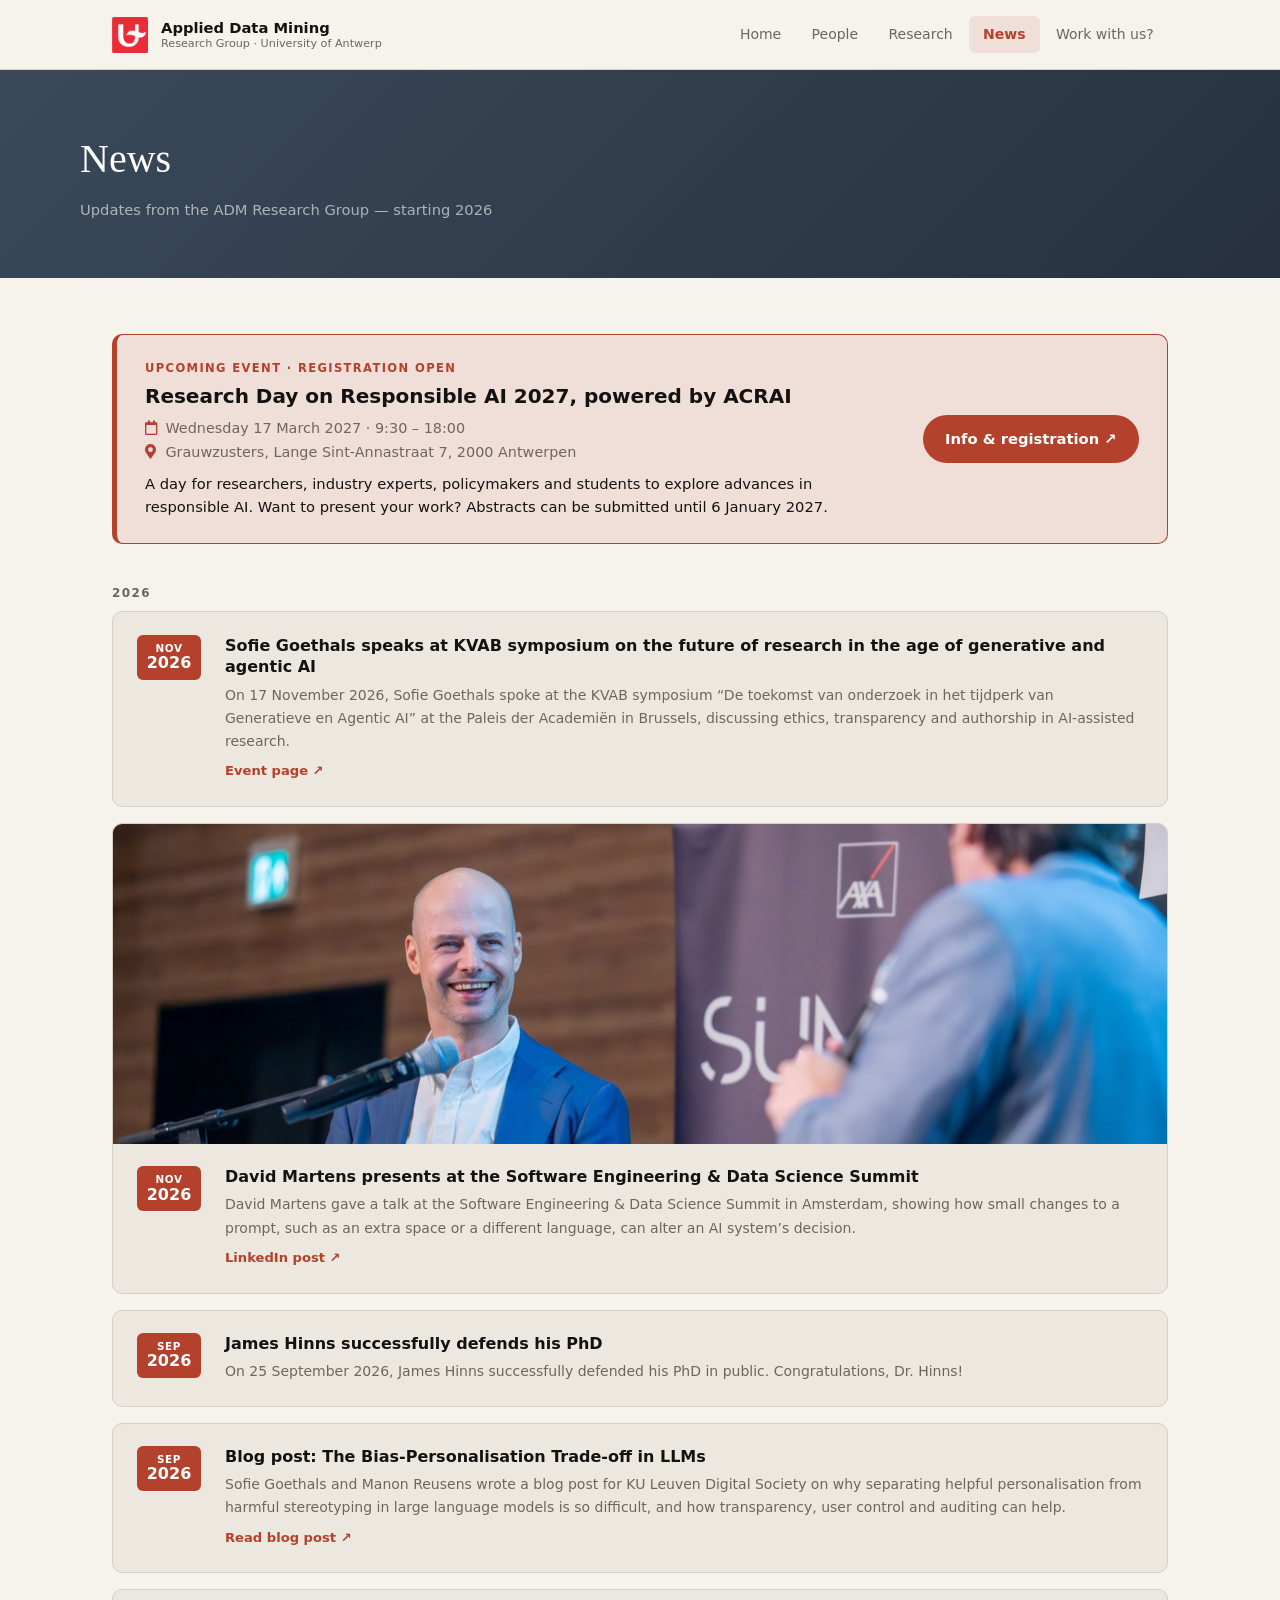
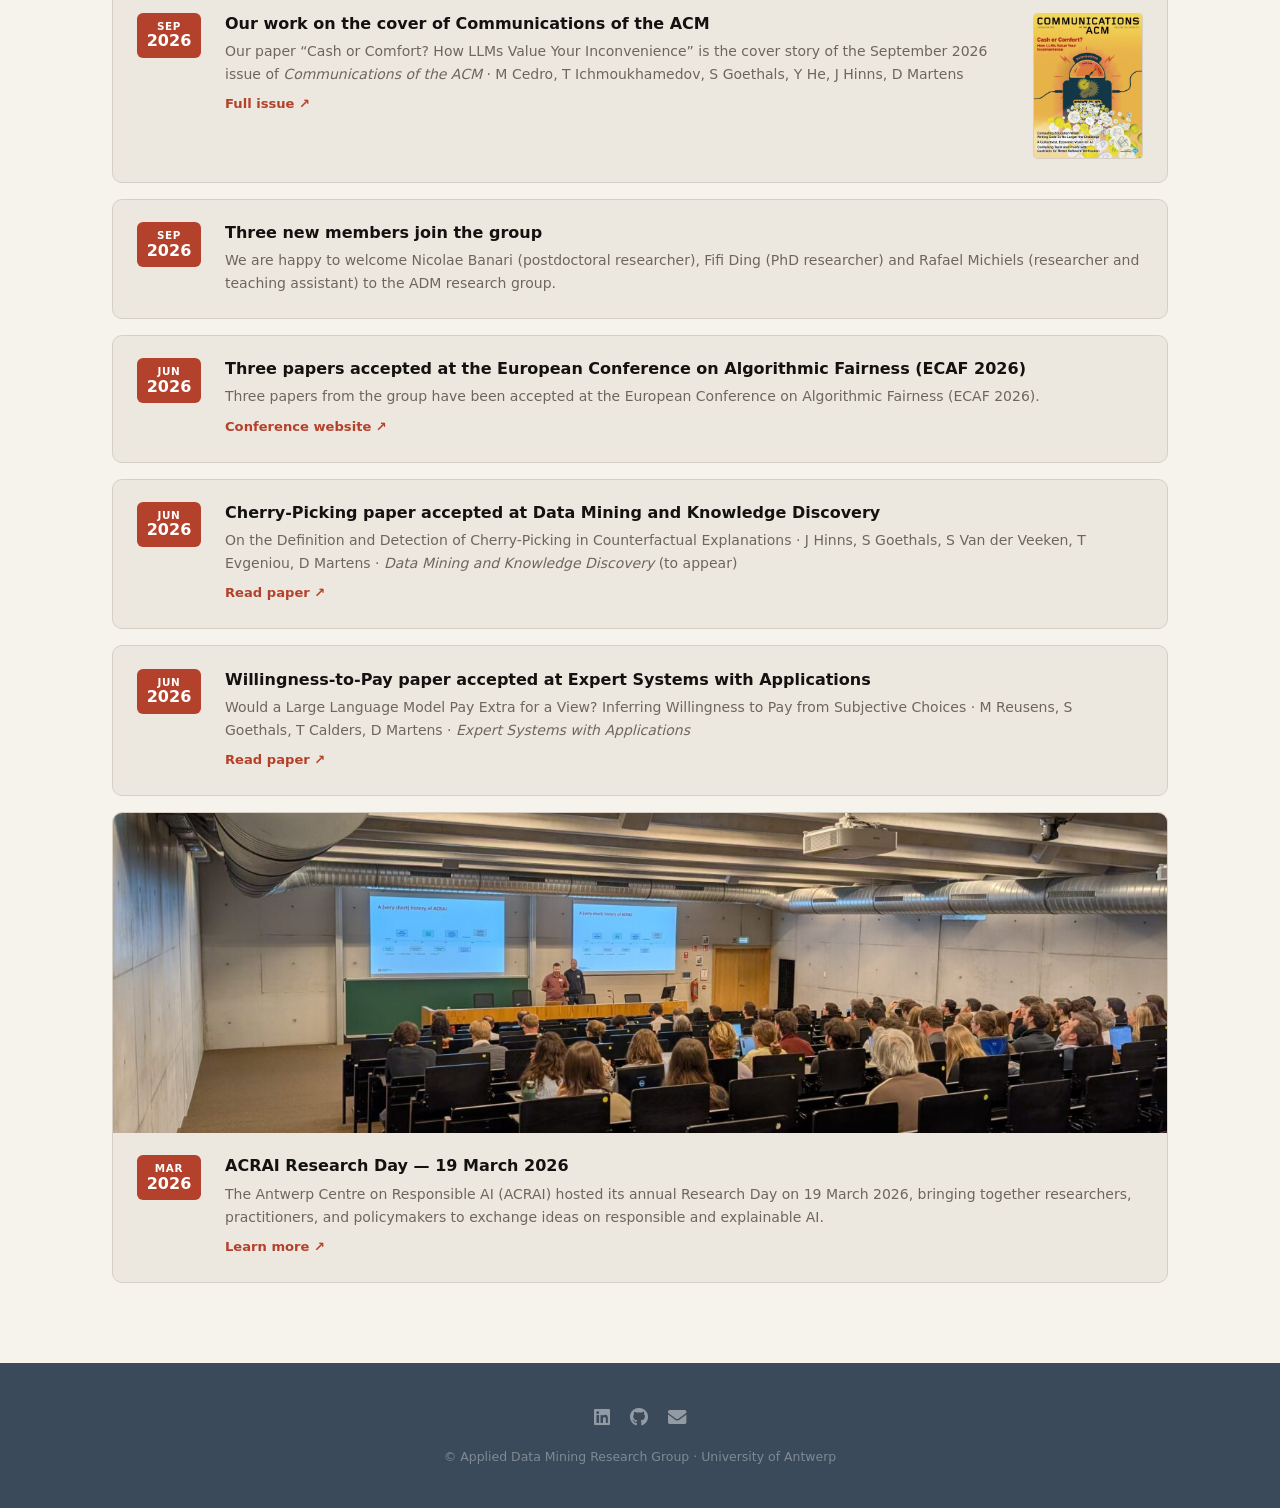
==== commit 7d496366: "update" ====
--- a/news.html
+++ b/news.html
@@ -47,6 +47,28 @@
          Update badge-month (3-letter abbr.), badge-year, title, body.
          Newest items go at the TOP.
     ═══════════════════════════════════════════════════════════ -->
+
+    <!-- ═══════════════════════════════════════════════════════
+         UPCOMING EVENT ANNOUNCEMENT
+         Update or remove this block once the event has passed.
+    ═══════════════════════════════════════════════════════════ -->
+    <section class="event-announce">
+      <div>
+        <p class="event-announce-label">Upcoming event · Registration open</p>
+        <h2 class="event-announce-title">Research Day on Responsible AI 2027, powered by ACRAI</h2>
+        <p class="event-announce-meta">
+          <i class="far fa-calendar"></i> Wednesday 17 March 2027 · 9:30 – 18:00<br />
+          <i class="fas fa-map-marker-alt"></i> Grauwzusters, Lange Sint-Annastraat 7, 2000 Antwerpen
+        </p>
+        <p class="event-announce-body">
+          A day for researchers, industry experts, policymakers and students to explore advances in
+          responsible AI. Want to present your work? Abstracts can be submitted until 6 January 2027.
+        </p>
+      </div>
+      <a class="event-announce-btn"
+         href="https://www.uantwerpen.be/en/research-groups/antwerp-center-responsible-ai/research-day/research_day_2027/"
+         target="_blank" rel="noopener">Info &amp; registration ↗</a>
+    </section>
 
     <p class="news-year-label">2026</p>
     <div class="news-list">
@@ -104,6 +126,20 @@
           <p class="news-body">Sofie Goethals and Manon Reusens wrote a blog post for KU Leuven Digital Society on why separating helpful personalisation from harmful stereotyping in large language models is so difficult, and how transparency, user control and auditing can help.</p>
           <a class="news-link" href="https://www.kuleuven.be/digisoc/blog-2/Blogposts/the-bias-personalisation-trade-off-in-llms" target="_blank" rel="noopener">Read blog post ↗</a>
         </div>
+      </article>
+
+      <article class="news-card news-card--thumb">
+        <div class="news-badge news-badge--pub">
+          <span class="news-badge-month">Sep</span>
+          <span class="news-badge-year">2026</span>
+        </div>
+        <div>
+          <h3 class="news-title">Our work on the cover of Communications of the ACM</h3>
+          <p class="news-body">Our paper &ldquo;Cash or Comfort? How LLMs Value Your Inconvenience&rdquo; is the cover story of the September 2026 issue of <em>Communications of the ACM</em> · M Cedro, T Ichmoukhamedov, S Goethals, Y He, J Hinns, D Martens</p>
+          <a class="news-link" href="https://cacm.acm.org/issue/september-2026/" target="_blank" rel="noopener">Full issue ↗</a>
+        </div>
+        <img class="news-card-thumb" src="images/news/CACM%20cover.jpg"
+             alt="Cover of Communications of the ACM, September 2026: Cash or Comfort? How LLMs Value Your Inconvenience" />
       </article>
 
       <article class="news-card">
--- a/assets/css/adm.css
+++ b/assets/css/adm.css
@@ -977,3 +977,83 @@
   .nav-name strong { font-size: 0.82rem; }
   .nav-link { padding: 0.4rem 0.6rem; font-size: 0.8rem; }
 }
+
+/* ═══════════════════════════════════════════════════════════════
+   NEWS — card with a small thumbnail on the right (e.g. a journal cover)
+═══════════════════════════════════════════════════════════════ */
+.news-card--thumb {
+  grid-template-columns: 64px 1fr 110px;
+}
+
+.news-card-thumb {
+  width: 110px;
+  border-radius: 4px;
+  border: 1px solid var(--border);
+  display: block;
+}
+
+@media (max-width: 560px) {
+  .news-card--thumb { grid-template-columns: 64px 1fr; }
+  .news-card-thumb { grid-column: 2; }
+}
+
+/* ═══════════════════════════════════════════════════════════════
+   NEWS — highlighted upcoming-event announcement (above the news list)
+═══════════════════════════════════════════════════════════════ */
+.event-announce {
+  display: grid;
+  grid-template-columns: 1fr auto;
+  gap: 1.25rem 2rem;
+  align-items: center;
+  background: var(--accent-dim);
+  border: 1px solid var(--accent);
+  border-left-width: 5px;
+  border-radius: var(--r);
+  padding: 1.5rem 1.75rem;
+  margin-bottom: 2.5rem;
+}
+
+.event-announce-label {
+  font-size: 0.72rem;
+  font-weight: 700;
+  text-transform: uppercase;
+  letter-spacing: 0.12em;
+  color: var(--accent);
+  margin-bottom: 0.35rem;
+}
+
+.event-announce-title {
+  font-size: 1.25rem;
+  font-weight: 700;
+  line-height: 1.3;
+  margin-bottom: 0.5rem;
+}
+
+.event-announce-meta {
+  font-size: 0.9rem;
+  color: var(--meta);
+  margin-bottom: 0.5rem;
+}
+
+.event-announce-meta i { color: var(--accent); width: 1.1em; }
+
+.event-announce-body { font-size: 0.92rem; line-height: 1.55; }
+
+.event-announce-btn {
+  display: inline-block;
+  background: var(--accent);
+  color: #fff;
+  font-weight: 600;
+  font-size: 0.92rem;
+  padding: 0.75rem 1.4rem;
+  border-radius: 999px;
+  text-decoration: none;
+  white-space: nowrap;
+  transition: opacity 0.2s;
+}
+
+.event-announce-btn:hover { opacity: 0.85; }
+
+@media (max-width: 640px) {
+  .event-announce { grid-template-columns: 1fr; }
+}
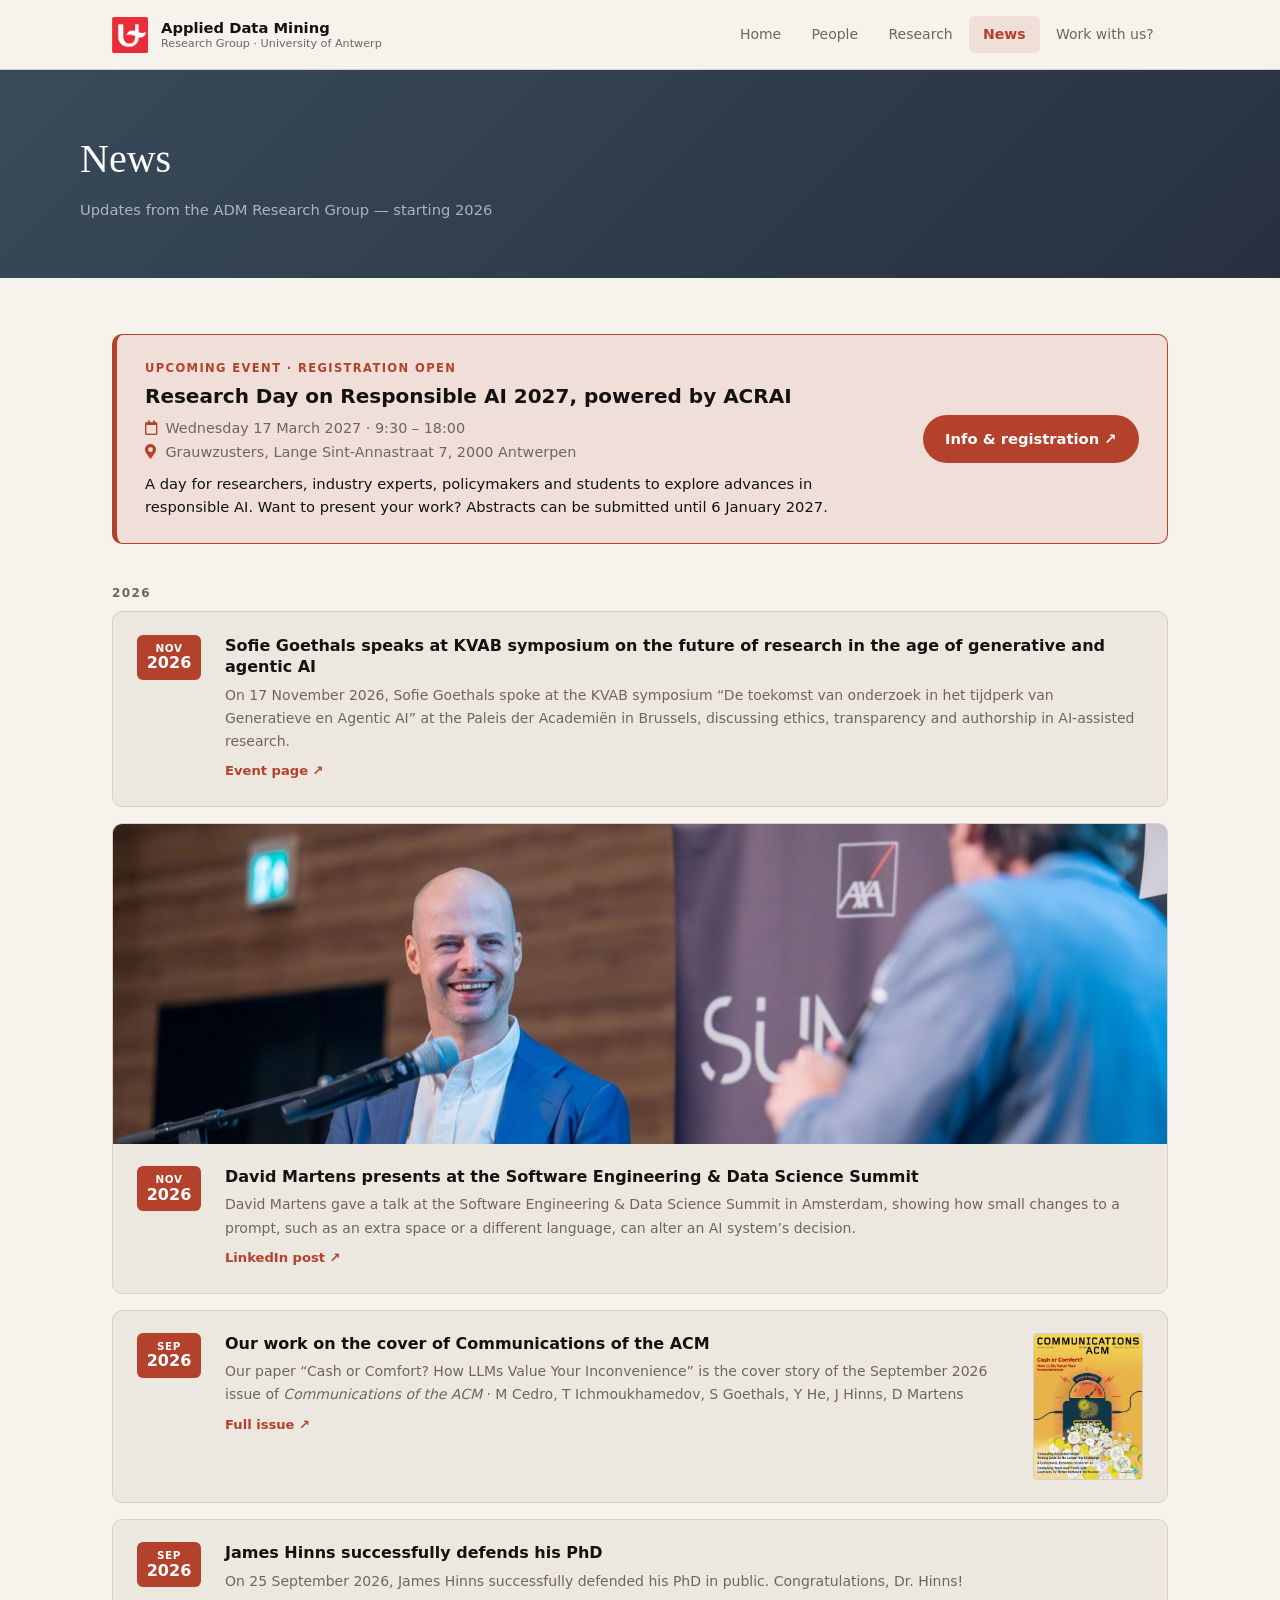
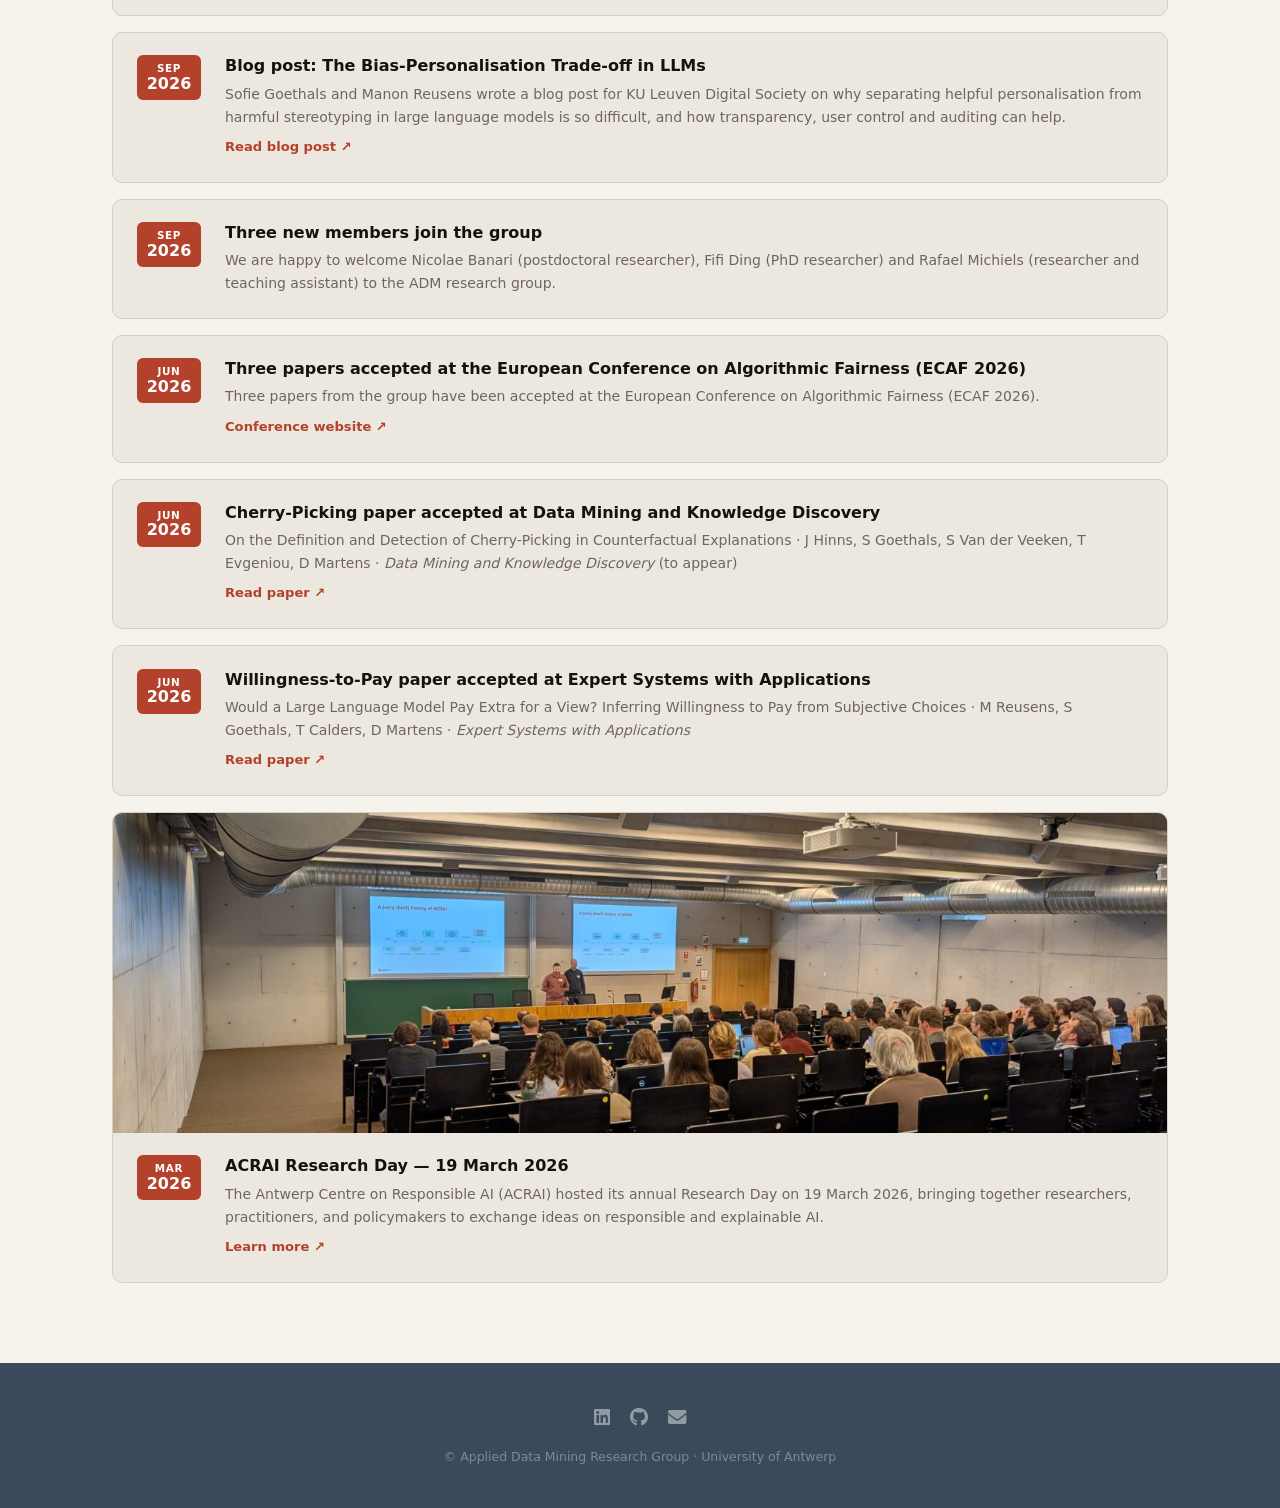
==== commit a6b9cc78: "update" ====
--- a/news.html
+++ b/news.html
@@ -105,6 +105,20 @@
         </div>
       </article>
 
+      <article class="news-card news-card--thumb">
+        <div class="news-badge news-badge--pub">
+          <span class="news-badge-month">Sep</span>
+          <span class="news-badge-year">2026</span>
+        </div>
+        <div>
+          <h3 class="news-title">Our work on the cover of Communications of the ACM</h3>
+          <p class="news-body">Our paper &ldquo;Cash or Comfort? How LLMs Value Your Inconvenience&rdquo; is the cover story of the September 2026 issue of <em>Communications of the ACM</em> · M Cedro, T Ichmoukhamedov, S Goethals, Y He, J Hinns, D Martens</p>
+          <a class="news-link" href="https://cacm.acm.org/issue/september-2026/" target="_blank" rel="noopener">Full issue ↗</a>
+        </div>
+        <img class="news-card-thumb" src="images/news/CACM%20cover.jpg"
+             alt="Cover of Communications of the ACM, September 2026: Cash or Comfort? How LLMs Value Your Inconvenience" />
+      </article>
+
       <article class="news-card">
         <div class="news-badge">
           <span class="news-badge-month">Sep</span>
@@ -126,20 +140,6 @@
           <p class="news-body">Sofie Goethals and Manon Reusens wrote a blog post for KU Leuven Digital Society on why separating helpful personalisation from harmful stereotyping in large language models is so difficult, and how transparency, user control and auditing can help.</p>
           <a class="news-link" href="https://www.kuleuven.be/digisoc/blog-2/Blogposts/the-bias-personalisation-trade-off-in-llms" target="_blank" rel="noopener">Read blog post ↗</a>
         </div>
-      </article>
-
-      <article class="news-card news-card--thumb">
-        <div class="news-badge news-badge--pub">
-          <span class="news-badge-month">Sep</span>
-          <span class="news-badge-year">2026</span>
-        </div>
-        <div>
-          <h3 class="news-title">Our work on the cover of Communications of the ACM</h3>
-          <p class="news-body">Our paper &ldquo;Cash or Comfort? How LLMs Value Your Inconvenience&rdquo; is the cover story of the September 2026 issue of <em>Communications of the ACM</em> · M Cedro, T Ichmoukhamedov, S Goethals, Y He, J Hinns, D Martens</p>
-          <a class="news-link" href="https://cacm.acm.org/issue/september-2026/" target="_blank" rel="noopener">Full issue ↗</a>
-        </div>
-        <img class="news-card-thumb" src="images/news/CACM%20cover.jpg"
-             alt="Cover of Communications of the ACM, September 2026: Cash or Comfort? How LLMs Value Your Inconvenience" />
       </article>
 
       <article class="news-card">
